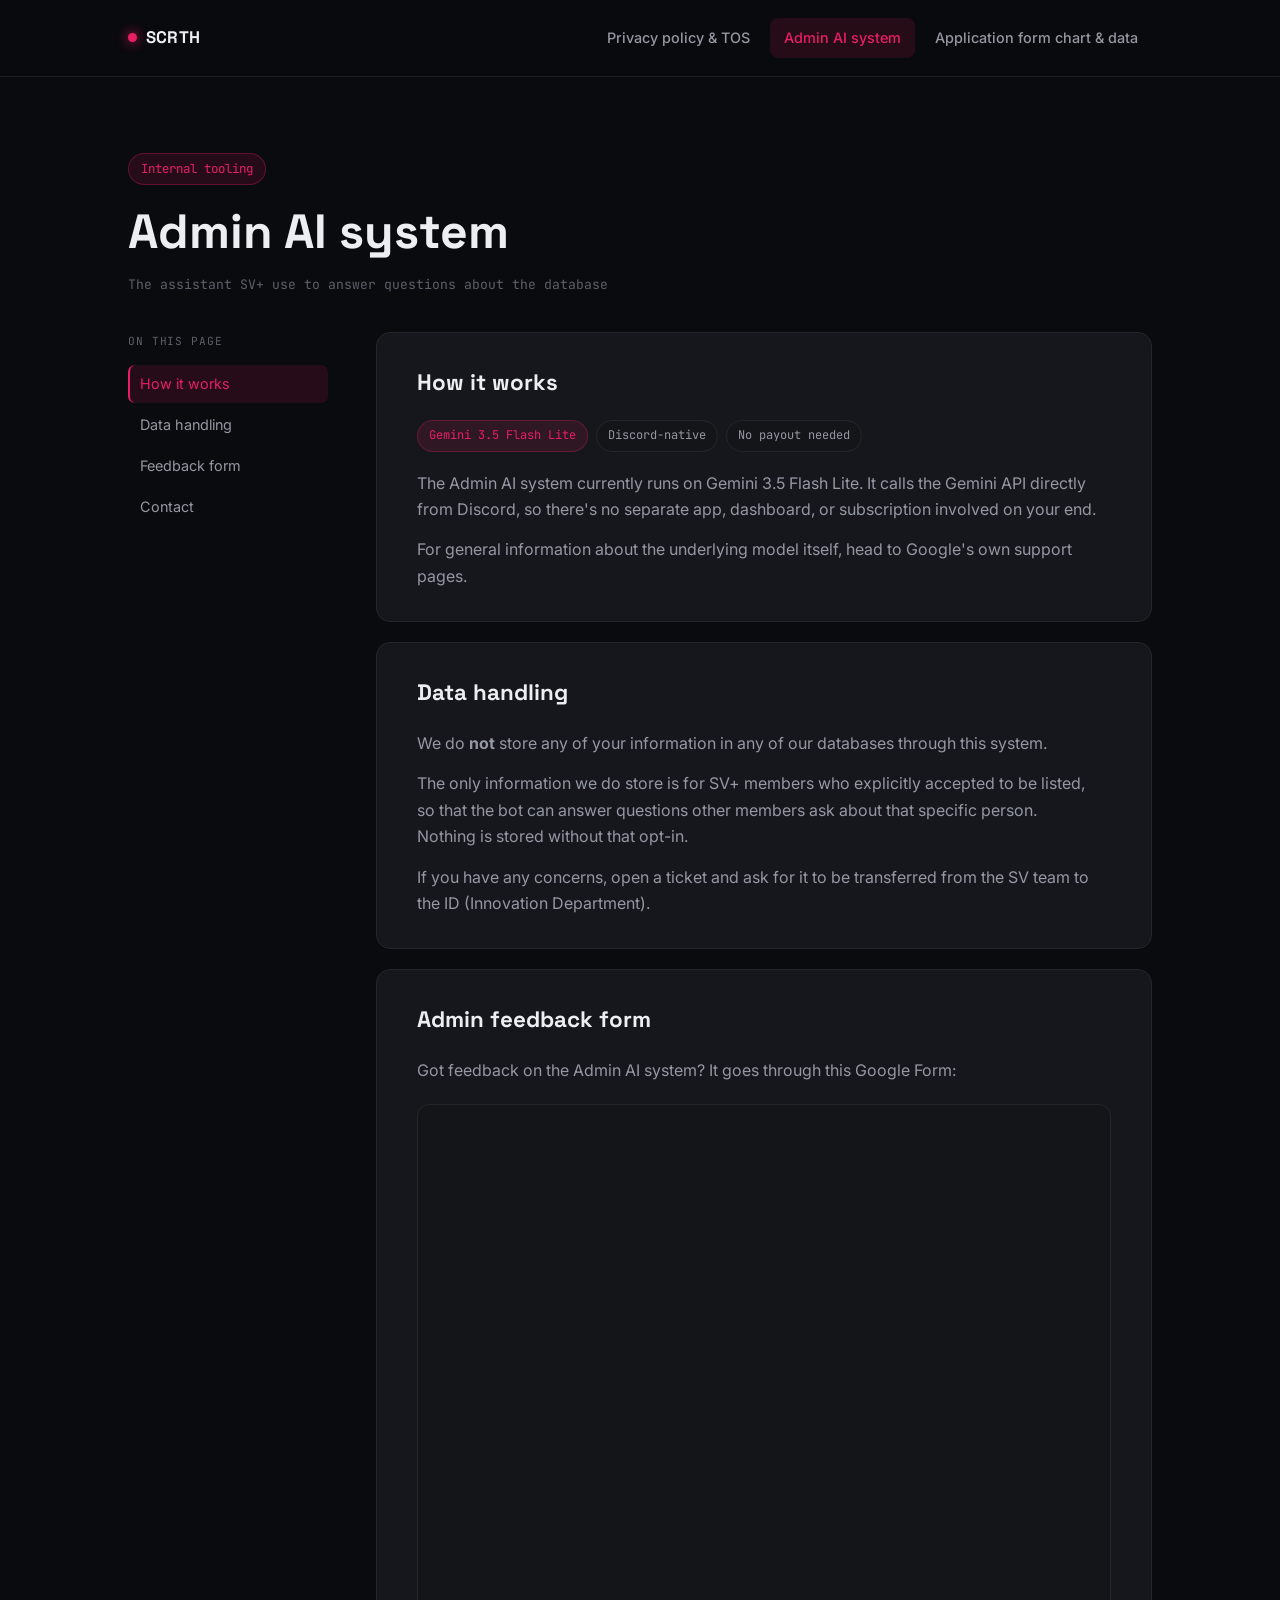
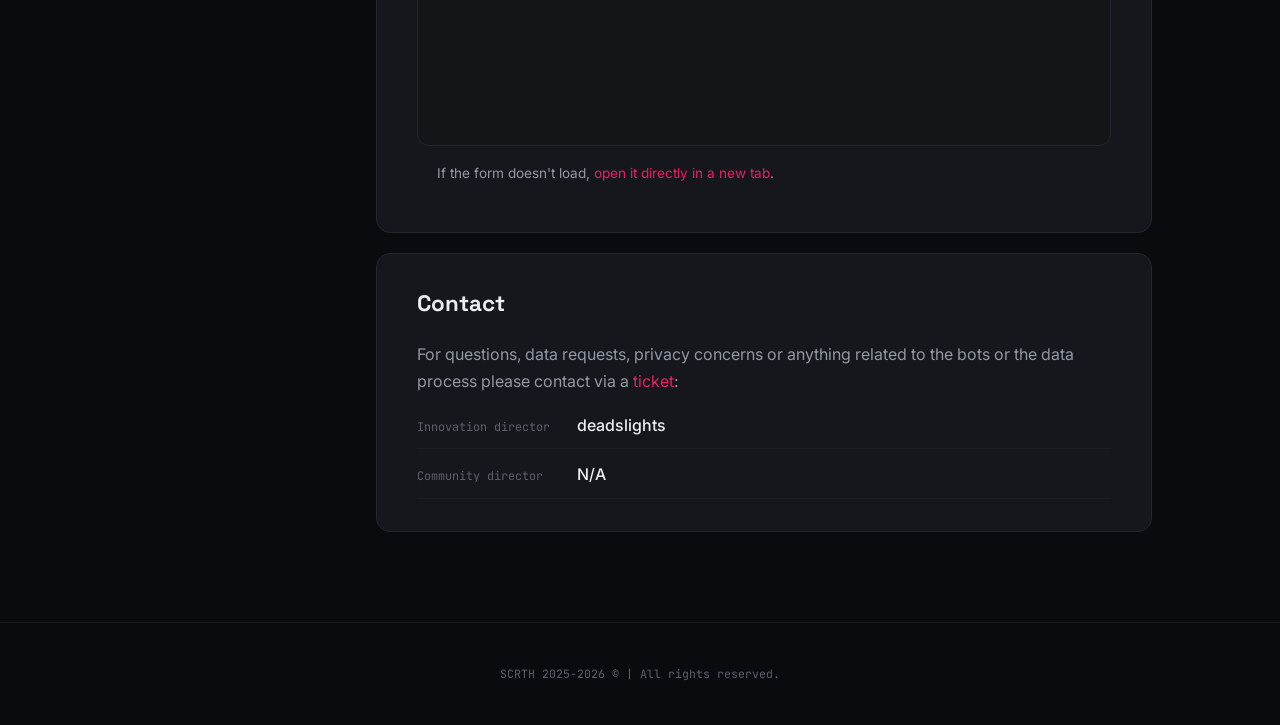
==== admin-ai-system.html @ 55c72d07 "Add files via upload" ====
<!DOCTYPE html>
<html lang="fr">
<head>
<meta charset="UTF-8">
<meta name="viewport" content="width=device-width, initial-scale=1.0">
<title>SCRTH — Admin AI system</title>
<link rel="stylesheet" href="style.css">
</head>
<body>

<header class="site-header">
  <div class="header-inner">
    <span class="brand">SCRTH</span>
    <nav class="top-nav" aria-label="Navigation principale">
      <a href="index.html">Privacy policy &amp; TOS</a>
      <a href="admin-ai-system.html" class="active">Admin AI system</a>
      <a href="application-form-chart-data.html">Application form chart &amp; data</a>
    </nav>
    <button class="nav-toggle" id="navToggle" aria-label="Ouvrir le menu" aria-expanded="false">
      <span></span><span></span><span></span>
    </button>
  </div>
  <nav class="mobile-nav" id="mobileNav" aria-label="Navigation mobile">
    <a href="index.html">Privacy policy &amp; TOS</a>
    <a href="admin-ai-system.html" class="active">Admin AI system</a>
    <a href="application-form-chart-data.html">Application form chart &amp; data</a>
  </nav>
</header>

<main>
  <section class="hero">
    <span class="eyebrow">Internal tooling</span>
    <h1>Admin AI system</h1>
    <p class="updated">The assistant SV+ use to answer questions about the database</p>
  </section>

  <div class="page">
    <aside class="toc" aria-label="Table des matières">
      <p class="toc-label">On this page</p>
      <a href="#how-it-works">How it works</a>
      <a href="#data-handling">Data handling</a>
      <a href="#feedback">Feedback form</a>
      <a href="#contact">Contact</a>
    </aside>

    <article class="content">

      <section class="card" id="how-it-works">
        <h2>How it works</h2>
        <div class="badge-row">
          <span class="badge accent">Gemini 3.5 Flash Lite</span>
          <span class="badge">Discord-native</span>
          <span class="badge">No payout needed</span>
        </div>
        <p>The Admin AI system currently runs on Gemini 3.5 Flash Lite. It calls the Gemini API directly from Discord, so there's no separate app, dashboard, or subscription involved on your end.</p>
        <p>For general information about the underlying model itself, head to Google's own support pages.</p>
      </section>

      <section class="card" id="data-handling">
        <h2>Data handling</h2>
        <p>We do <strong>not</strong> store any of your information in any of our databases through this system.</p>
        <p>The only information we do store is for SV+ members who explicitly accepted to be listed, so that the bot can answer questions other members ask about that specific person. Nothing is stored without that opt-in.</p>
        <p>If you have any concerns, open a ticket and ask for it to be transferred from the SV team to the ID (Innovation Department).</p>
      </section>

      <section class="card" id="feedback">
        <h2>Admin feedback form</h2>
        <p>Got feedback on the Admin AI system? It goes through this Google Form:</p>
        <div class="form-embed">
          <iframe src="https://docs.google.com/forms/d/e/1FAIpQLScrPiqS9AEZWSFDJbAtGTzm3HL9K7Cw6VEXbUbJQ1IjYf2zeA/viewform?embedded=true" title="SCRTH Admin feedback application form" loading="lazy">Loading…</iframe>
        </div>
        <p class="form-embed-fallback">If the form doesn't load, <a href="https://docs.google.com/forms/d/e/1FAIpQLScrPiqS9AEZWSFDJbAtGTzm3HL9K7Cw6VEXbUbJQ1IjYf2zeA/viewform" target="_blank" rel="noopener">open it directly in a new tab</a>.</p>
      </section>

      <section class="card" id="contact">
        <h2>Contact</h2>
        <p>For questions, data requests, privacy concerns or anything related to the bots or the data process please contact via a <a href="https://discord.com/channels/1421603145074737254/1421763128852615219" target="_blank" rel="noopener">ticket</a>:</p>

        <dl class="contact-list">
          <div>
            <dt>Innovation director</dt>
            <dd>deadslights</dd>
          </div>
          <div>
            <dt>Community director</dt>
            <dd>N/A</dd>
          </div>
        </dl>
      </section>

    </article>
  </div>
</main>

<footer class="site-footer">
  <p>SCRTH 2025-2026 © | All rights reserved.</p>
</footer>

<script src="script.js"></script>
</body>
</html>
---- style.css ----
/* ============================================================
   SCRTH — visual identity inspired by sectly.online
   Dark dev-portfolio surface, amber signal accent, mono tags.
   ============================================================ */

@import url('https://fonts.googleapis.com/css2?family=Space+Grotesk:wght@500;600;700&family=Inter:wght@400;500;600&family=JetBrains+Mono:wght@400;500&display=swap');

:root{
  --bg:            #0a0b0e;
  --bg-raised:     #131519;
  --bg-card:       #15171c;
  --border:        #24262d;
  --border-soft:   #1b1d23;
  --text:          #eceef1;
  --text-dim:      #9498a3;
  --text-faint:    #5c606b;
  --accent:        #e91e63;
  --accent-dim:    #b8154c;
  --accent-soft:   rgba(233, 30, 99, 0.12);

  --font-display: 'Space Grotesk', 'Inter', sans-serif;
  --font-body: 'Inter', -apple-system, BlinkMacSystemFont, 'Segoe UI', sans-serif;
  --font-mono: 'JetBrains Mono', ui-monospace, monospace;
}

*{ box-sizing: border-box; }
html{ scroll-behavior: smooth; }
@media (prefers-reduced-motion: reduce){ html{ scroll-behavior: auto; } }

body{
  margin: 0;
  background: var(--bg);
  color: var(--text);
  font-family: var(--font-body);
  line-height: 1.65;
  -webkit-font-smoothing: antialiased;
}

a{ color: var(--accent); text-decoration: none; }
a:hover{ color: #ff6b9a; }
a:focus-visible, button:focus-visible{
  outline: 2px solid var(--accent);
  outline-offset: 3px;
}

code, .mono{ font-family: var(--font-mono); }

/* ---------- Header ---------- */

.site-header{
  position: sticky;
  top: 0;
  z-index: 30;
  background: rgba(10, 11, 14, 0.85);
  backdrop-filter: blur(10px);
  border-bottom: 1px solid var(--border-soft);
}

.header-inner{
  max-width: 1080px;
  margin: 0 auto;
  padding: 18px 28px;
  display: flex;
  align-items: center;
  justify-content: space-between;
  gap: 24px;
}

.brand{
  display: flex;
  align-items: center;
  gap: 9px;
  font-family: var(--font-display);
  font-weight: 700;
  font-size: 1.05rem;
  letter-spacing: 0.01em;
  color: var(--text);
}
.brand::before{
  content: "";
  width: 9px;
  height: 9px;
  border-radius: 50%;
  background: var(--accent);
  box-shadow: 0 0 12px var(--accent);
}

.top-nav{ display: flex; gap: 6px; }

.top-nav a{
  font-size: 0.9rem;
  font-weight: 500;
  color: var(--text-dim);
  padding: 8px 14px;
  border-radius: 8px;
}
.top-nav a:hover{ color: var(--text); background: var(--bg-raised); }
.top-nav a.active{ color: var(--accent); background: var(--accent-soft); }

.nav-toggle{
  display: none;
  flex-direction: column;
  gap: 5px;
  background: none;
  border: 1px solid var(--border);
  border-radius: 8px;
  padding: 10px 12px;
  cursor: pointer;
}
.nav-toggle span{ width: 18px; height: 2px; background: var(--text); display: block; }

.mobile-nav{
  display: none;
  flex-direction: column;
  background: var(--bg-raised);
  border-top: 1px solid var(--border-soft);
}
.mobile-nav a{
  color: var(--text-dim);
  font-size: 0.95rem;
  font-weight: 500;
  padding: 14px 28px;
  border-bottom: 1px solid var(--border-soft);
}
.mobile-nav a.active{ color: var(--accent); }
.mobile-nav.open{ display: flex; }

@media (max-width: 760px){
  .top-nav{ display: none; }
  .nav-toggle{ display: flex; }
}

/* ---------- Hero ---------- */

.hero{
  max-width: 1080px;
  margin: 0 auto;
  padding: 76px 28px 36px;
}

.eyebrow{
  display: inline-block;
  font-family: var(--font-mono);
  font-size: 0.78rem;
  color: var(--accent);
  background: var(--accent-soft);
  border: 1px solid rgba(233, 30, 99, 0.3);
  padding: 5px 12px;
  border-radius: 999px;
  margin-bottom: 20px;
}

.hero h1{
  font-family: var(--font-display);
  font-weight: 700;
  font-size: clamp(2rem, 4.5vw, 3rem);
  line-height: 1.14;
  margin: 0 0 14px;
  max-width: 18ch;
  color: var(--text);
}

.hero .updated{
  font-family: var(--font-mono);
  font-size: 0.82rem;
  color: var(--text-faint);
  margin: 0;
}

/* ---------- Layout: TOC + content ---------- */

.page{
  max-width: 1080px;
  margin: 0 auto;
  padding: 0 28px 90px;
  display: grid;
  grid-template-columns: 200px 1fr;
  gap: 48px;
  align-items: start;
}

.toc{
  position: sticky;
  top: 96px;
  display: flex;
  flex-direction: column;
  gap: 3px;
}

.toc-label{
  font-family: var(--font-mono);
  font-size: 0.7rem;
  letter-spacing: 0.08em;
  text-transform: uppercase;
  color: var(--text-faint);
  margin: 0 0 12px;
}

.toc a{
  color: var(--text-dim);
  font-size: 0.9rem;
  padding: 7px 10px;
  border-radius: 7px;
  border-left: 2px solid transparent;
}
.toc a:hover{ color: var(--text); background: var(--bg-raised); }
.toc a.is-active{ color: var(--accent); border-left-color: var(--accent); background: var(--accent-soft); }

@media (max-width: 760px){
  .page{ grid-template-columns: 1fr; }
  .toc{
    position: static;
    flex-direction: row;
    flex-wrap: wrap;
    gap: 8px;
    margin-bottom: 28px;
    padding-bottom: 20px;
    border-bottom: 1px solid var(--border-soft);
  }
  .toc-label{ width: 100%; }
}

.content{ display: flex; flex-direction: column; gap: 20px; }

.card{
  background: var(--bg-card);
  border: 1px solid var(--border);
  border-radius: 14px;
  padding: 32px clamp(20px, 4vw, 40px);
}

.card h2{
  font-family: var(--font-display);
  font-size: 1.4rem;
  font-weight: 700;
  margin: 0 0 18px;
  color: var(--text);
}

.card h3{
  font-family: var(--font-display);
  font-size: 1.06rem;
  font-weight: 600;
  margin: 26px 0 10px;
  color: var(--text);
}
.card h3:first-of-type{ margin-top: 4px; }

.card h4{
  font-family: var(--font-mono);
  font-size: 0.78rem;
  letter-spacing: 0.03em;
  color: var(--accent-dim);
  margin: 20px 0 8px;
}

.card p{ margin: 0 0 14px; max-width: 68ch; color: var(--text-dim); }
.card p:last-child{ margin-bottom: 0; }

.card ul{ margin: 0 0 14px; padding-left: 20px; max-width: 62ch; color: var(--text-dim); }
.card li{ margin-bottom: 6px; }
.card li::marker{ color: var(--accent-dim); }

.cta{
  display: inline-block;
  margin-top: 8px;
  padding: 11px 20px;
  background: var(--accent);
  color: #fff !important;
  font-weight: 600;
  font-size: 0.9rem;
  border-radius: 9px;
}
.cta:hover{ background: #ff4f85; color: #fff !important; }

.contact-list{ display: grid; gap: 12px; margin: 18px 0 0; }
.contact-list > div{
  display: flex;
  align-items: baseline;
  gap: 10px;
  padding-bottom: 10px;
  border-bottom: 1px solid var(--border-soft);
}
.contact-list dt{
  font-family: var(--font-mono);
  font-size: 0.74rem;
  color: var(--text-faint);
  min-width: 150px;
}
.contact-list dd{ margin: 0; font-weight: 500; color: var(--text); }

/* ---------- Badges / pills (tech-tag style, sectly-inspired) ---------- */

.badge-row{ display: flex; flex-wrap: wrap; gap: 8px; margin: 6px 0 18px; }
.badge{
  font-family: var(--font-mono);
  font-size: 0.75rem;
  color: var(--text-dim);
  background: var(--bg-raised);
  border: 1px solid var(--border);
  padding: 5px 11px;
  border-radius: 999px;
}
.badge.accent{ color: var(--accent); border-color: rgba(233, 30, 99, 0.3); background: var(--accent-soft); }

/* ---------- Form embed ---------- */

.form-embed{
  margin-top: 20px;
  border: 1px solid var(--border);
  border-radius: 12px;
  overflow: hidden;
  background: var(--bg-raised);
}
.form-embed iframe{
  width: 100%;
  height: 640px;
  border: 0;
  display: block;
  filter: invert(0.92) hue-rotate(180deg);
}
.form-embed-fallback{
  padding: 16px 20px;
  font-size: 0.85rem;
  color: var(--text-faint);
}

/* ---------- Coming-soon chart placeholder ---------- */

.chart-placeholder{
  display: flex;
  align-items: flex-end;
  gap: 10px;
  height: 140px;
  margin: 22px 0 24px;
  padding: 0 4px;
}
.chart-placeholder .bar{
  flex: 1;
  background: linear-gradient(180deg, var(--accent-soft), transparent);
  border: 1px dashed rgba(233, 30, 99, 0.35);
  border-bottom: none;
  border-radius: 6px 6px 0 0;
}
.chart-note{
  font-family: var(--font-mono);
  font-size: 0.78rem;
  color: var(--text-faint);
}
.quote{
  margin: 18px 0 0;
  padding-left: 16px;
  border-left: 2px solid var(--accent);
  color: var(--text-dim);
  font-style: italic;
}
.quote cite{
  display: block;
  margin-top: 6px;
  font-style: normal;
  font-family: var(--font-mono);
  font-size: 0.78rem;
  color: var(--text-faint);
}

/* ---------- Footer ---------- */

.site-footer{
  text-align: center;
  padding: 30px;
  font-family: var(--font-mono);
  font-size: 0.72rem;
  color: var(--text-faint);
  border-top: 1px solid var(--border-soft);
}
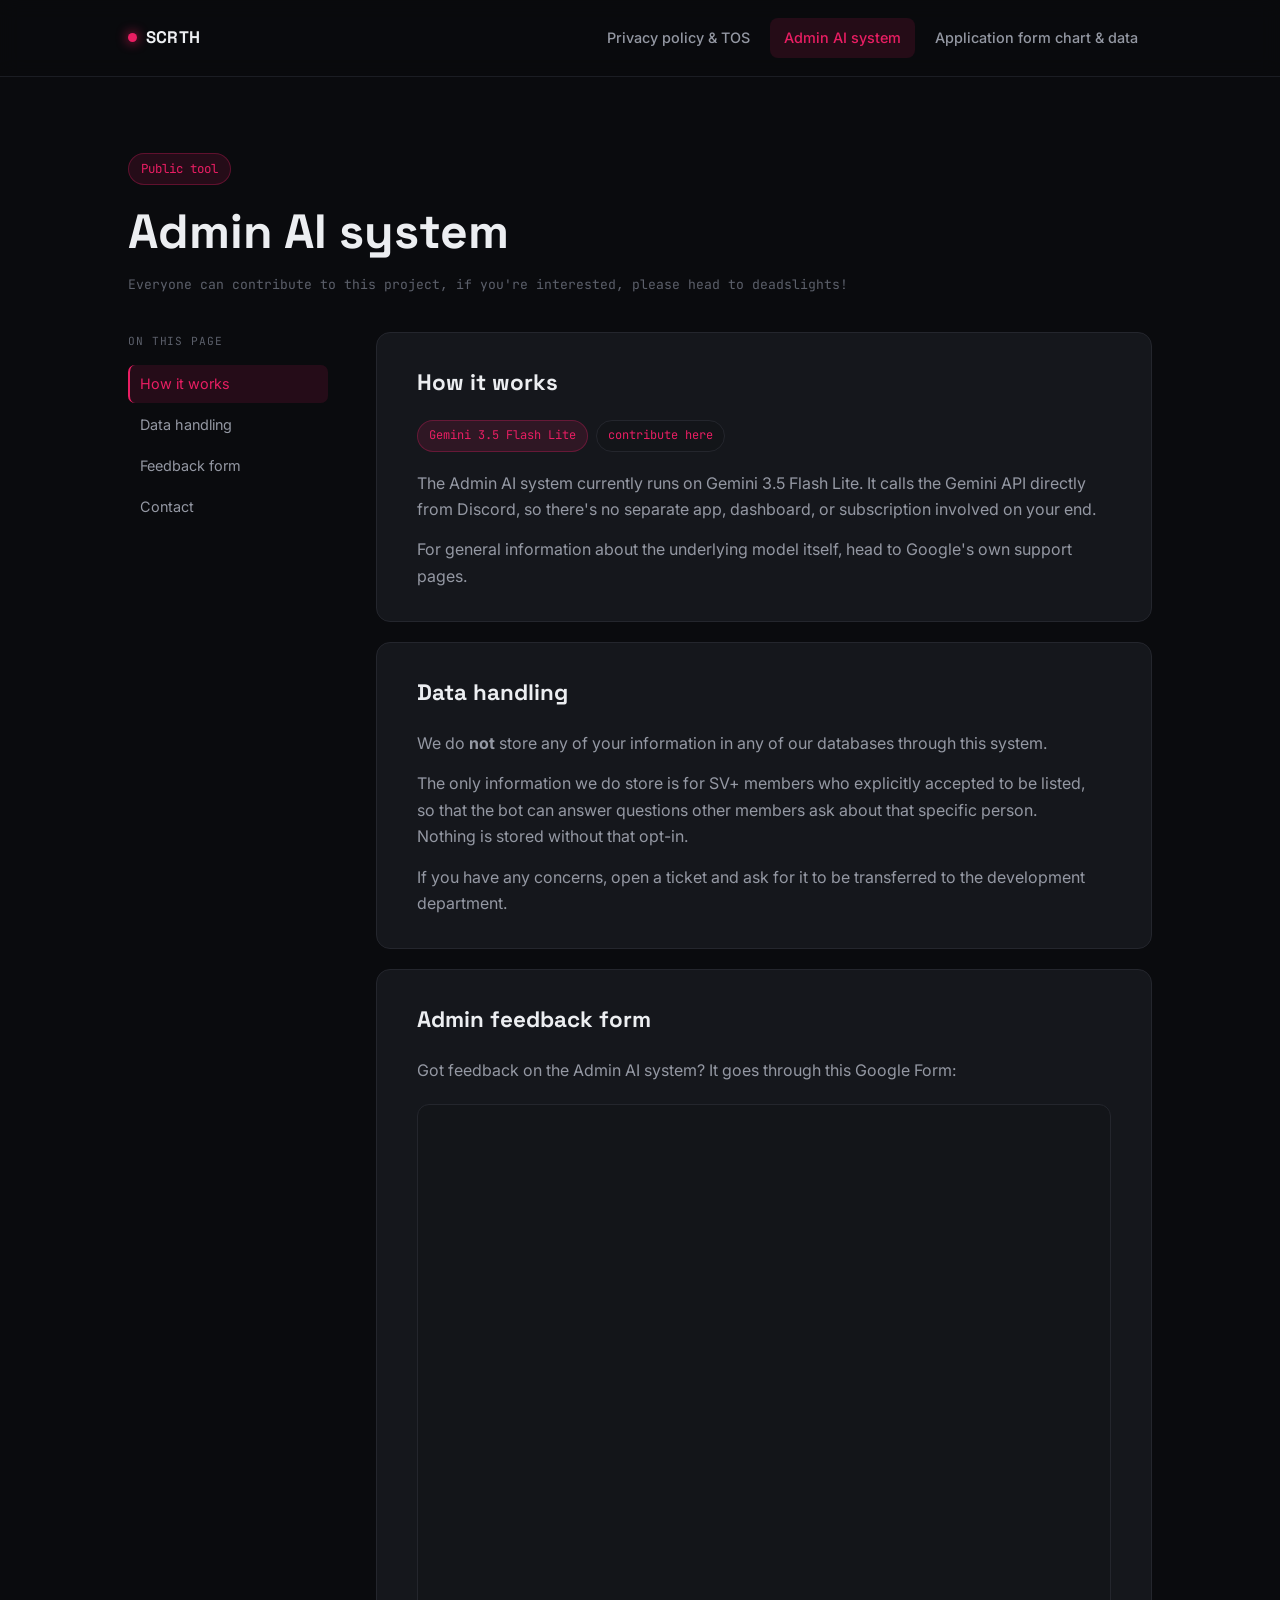
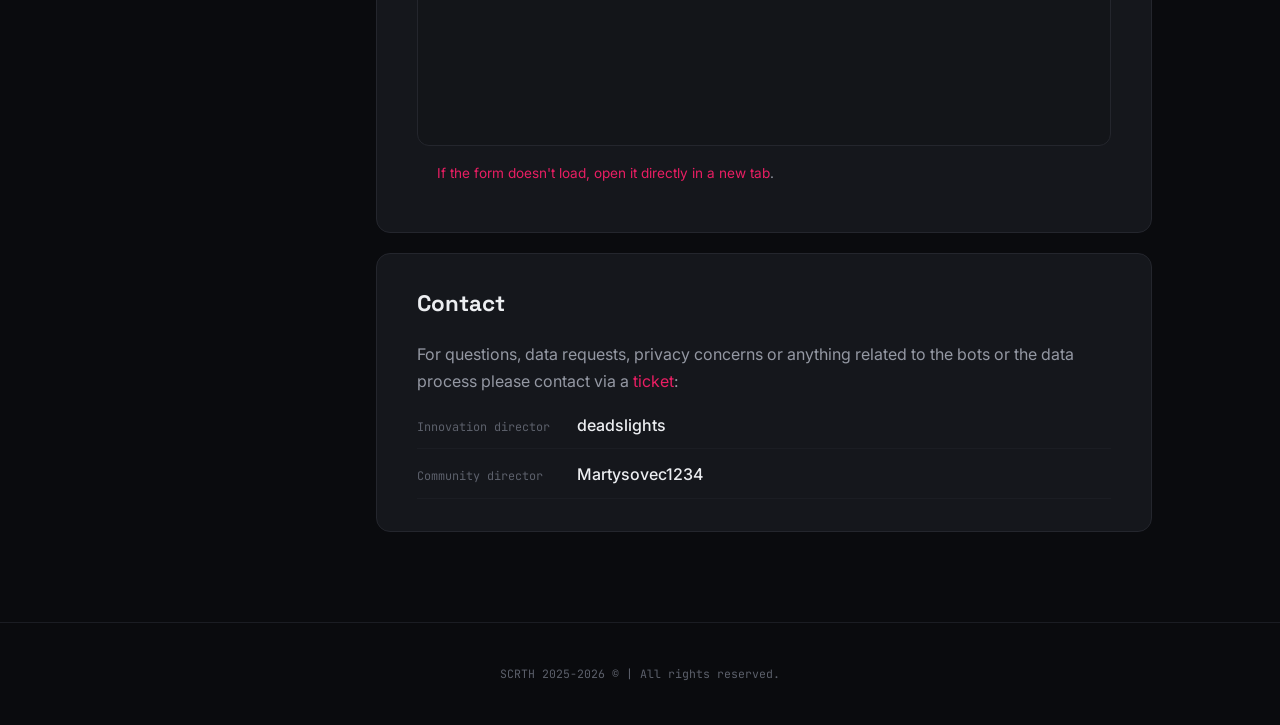
==== commit 43205245: "applied small change" ====
--- a/admin-ai-system.html
+++ b/admin-ai-system.html
@@ -29,9 +29,9 @@
 
 <main>
   <section class="hero">
-    <span class="eyebrow">Internal tooling</span>
+    <span class="eyebrow">Public tool</span>
     <h1>Admin AI system</h1>
-    <p class="updated">The assistant SV+ use to answer questions about the database</p>
+    <p class="updated">Everyone can contribute to this project, if you're interested, please head to deadslights!</p>
   </section>
 
   <div class="page">
@@ -49,8 +49,7 @@
         <h2>How it works</h2>
         <div class="badge-row">
           <span class="badge accent">Gemini 3.5 Flash Lite</span>
-          <span class="badge">Discord-native</span>
-          <span class="badge">No payout needed</span>
+          <span class="badge"><a href="https://discord.com/channels/1421603145074737254/1421763128852615219" target="_blank" rel="noopener">contribute here</p> </span>
         </div>
         <p>The Admin AI system currently runs on Gemini 3.5 Flash Lite. It calls the Gemini API directly from Discord, so there's no separate app, dashboard, or subscription involved on your end.</p>
         <p>For general information about the underlying model itself, head to Google's own support pages.</p>
@@ -60,7 +59,7 @@
         <h2>Data handling</h2>
         <p>We do <strong>not</strong> store any of your information in any of our databases through this system.</p>
         <p>The only information we do store is for SV+ members who explicitly accepted to be listed, so that the bot can answer questions other members ask about that specific person. Nothing is stored without that opt-in.</p>
-        <p>If you have any concerns, open a ticket and ask for it to be transferred from the SV team to the ID (Innovation Department).</p>
+        <p>If you have any concerns, open a ticket and ask for it to be transferred to the development department.</p>
       </section>
 
       <section class="card" id="feedback">
@@ -83,7 +82,7 @@
           </div>
           <div>
             <dt>Community director</dt>
-            <dd>N/A</dd>
+            <dd>Martysovec1234</dd>
           </div>
         </dl>
       </section>
--- a/style.css
+++ b/style.css
@@ -1,8 +1,3 @@
-/* ============================================================
-   SCRTH — visual identity inspired by sectly.online
-   Dark dev-portfolio surface, amber signal accent, mono tags.
-   ============================================================ */
-
 @import url('https://fonts.googleapis.com/css2?family=Space+Grotesk:wght@500;600;700&family=Inter:wght@400;500;600&family=JetBrains+Mono:wght@400;500&display=swap');
 
 :root{
@@ -45,7 +40,6 @@
 
 code, .mono{ font-family: var(--font-mono); }
 
-/* ---------- Header ---------- */
 
 .site-header{
   position: sticky;
@@ -130,7 +124,6 @@
   .nav-toggle{ display: flex; }
 }
 
-/* ---------- Hero ---------- */
 
 .hero{
   max-width: 1080px;
@@ -167,7 +160,6 @@
   margin: 0;
 }
 
-/* ---------- Layout: TOC + content ---------- */
 
 .page{
   max-width: 1080px;
@@ -289,7 +281,6 @@
 }
 .contact-list dd{ margin: 0; font-weight: 500; color: var(--text); }
 
-/* ---------- Badges / pills (tech-tag style, sectly-inspired) ---------- */
 
 .badge-row{ display: flex; flex-wrap: wrap; gap: 8px; margin: 6px 0 18px; }
 .badge{
@@ -303,7 +294,6 @@
 }
 .badge.accent{ color: var(--accent); border-color: rgba(233, 30, 99, 0.3); background: var(--accent-soft); }
 
-/* ---------- Form embed ---------- */
 
 .form-embed{
   margin-top: 20px;
@@ -325,8 +315,6 @@
   color: var(--text-faint);
 }
 
-/* ---------- Coming-soon chart placeholder ---------- */
-
 .chart-placeholder{
   display: flex;
   align-items: flex-end;
@@ -363,7 +351,6 @@
   color: var(--text-faint);
 }
 
-/* ---------- Footer ---------- */
 
 .site-footer{
   text-align: center;
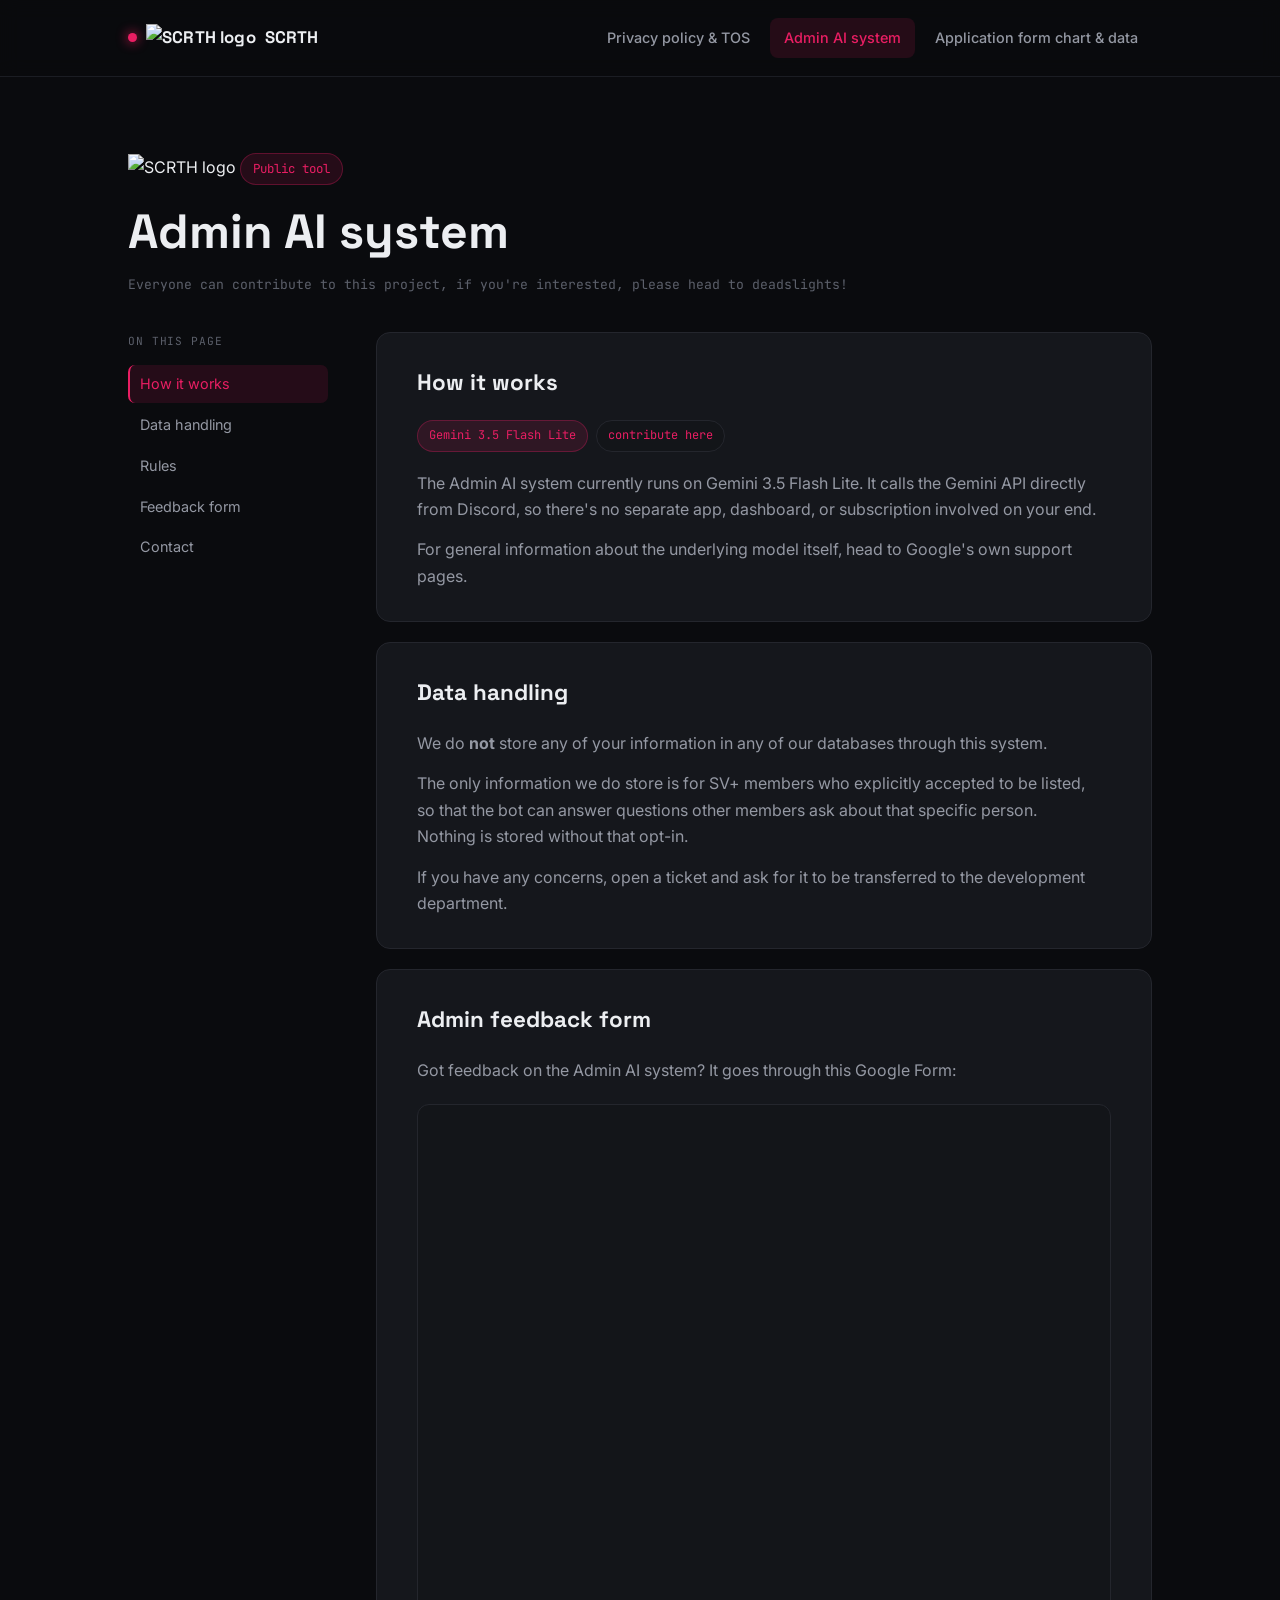
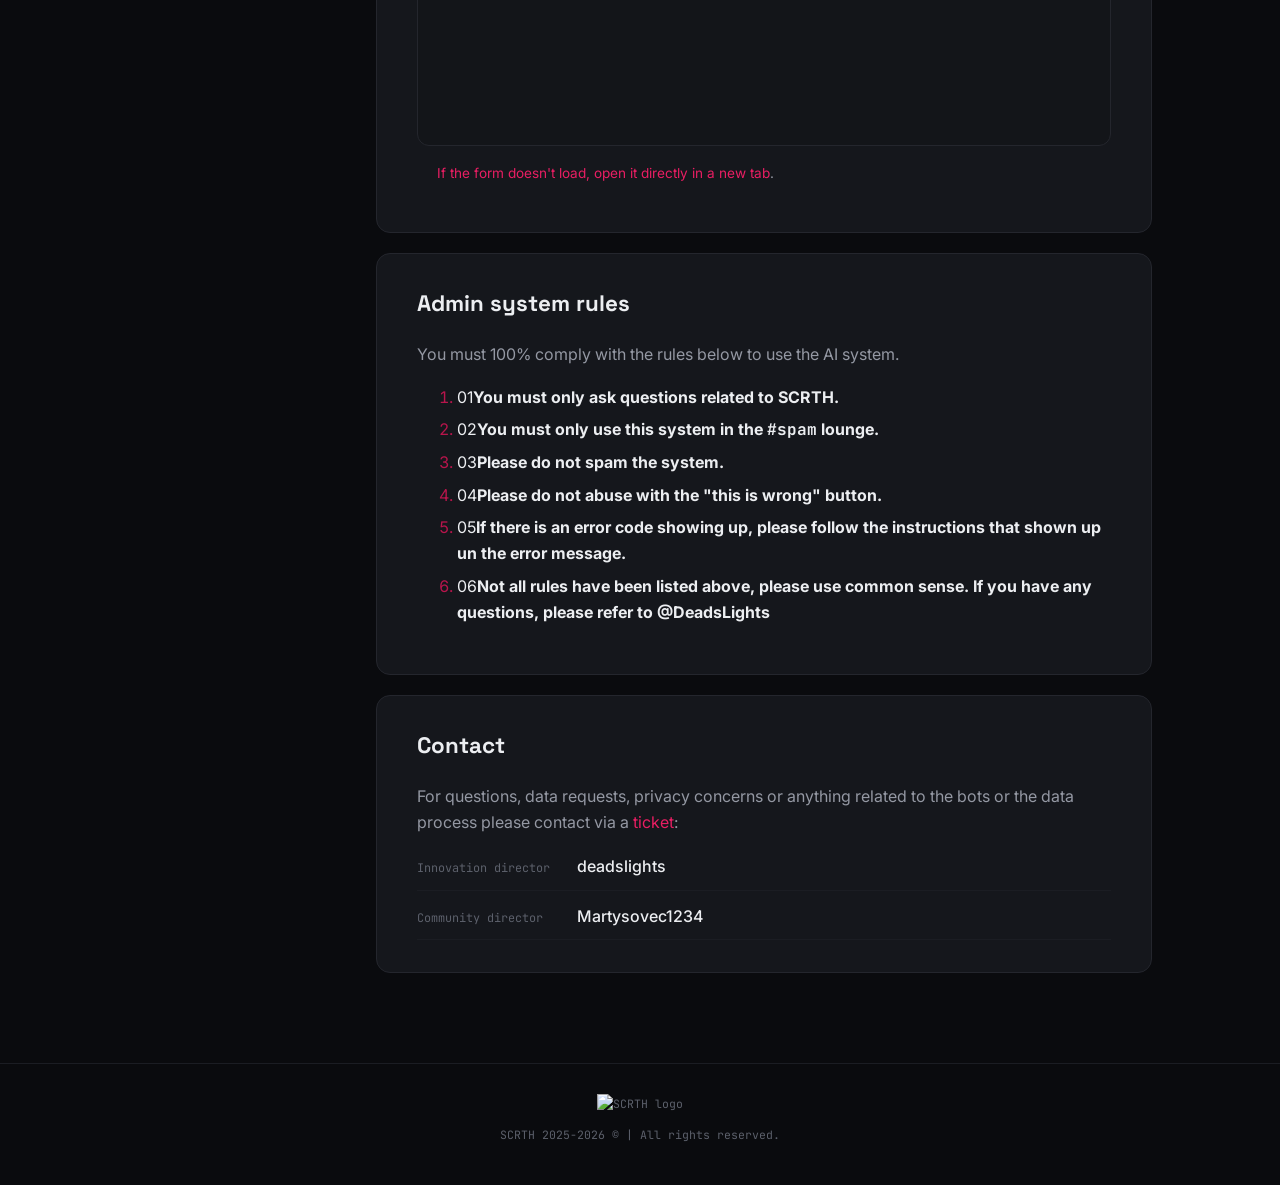
==== commit 5d41a803: "total revamp" ====
--- a/admin-ai-system.html
+++ b/admin-ai-system.html
@@ -10,7 +10,10 @@
 
 <header class="site-header">
   <div class="header-inner">
-    <span class="brand">SCRTH</span>
+    <a class="brand" href="index.html" aria-label="SCRTH home">
+      <img src="https://images-ext-1.discordapp.net/external/XIGW6-AkXgL-zKJ_PazqP3YEymlPN2k58WCnh7IZr3c/https/message.style/cdn/images/fde4f74bac334b68717dabf56c3a1e40126b37e0a6cb617ad4eac33b327ba5ea.png?format=webp&amp;quality=lossless" alt="SCRTH logo">
+      <span>SCRTH</span>
+    </a>
     <nav class="top-nav" aria-label="Navigation principale">
       <a href="index.html">Privacy policy &amp; TOS</a>
       <a href="admin-ai-system.html" class="active">Admin AI system</a>
@@ -29,6 +32,7 @@
 
 <main>
   <section class="hero">
+    <img class="hero-logo" src="https://images-ext-1.discordapp.net/external/XIGW6-AkXgL-zKJ_PazqP3YEymlPN2k58WCnh7IZr3c/https/message.style/cdn/images/fde4f74bac334b68717dabf56c3a1e40126b37e0a6cb617ad4eac33b327ba5ea.png?format=webp&amp;quality=lossless" alt="SCRTH logo">
     <span class="eyebrow">Public tool</span>
     <h1>Admin AI system</h1>
     <p class="updated">Everyone can contribute to this project, if you're interested, please head to deadslights!</p>
@@ -39,6 +43,7 @@
       <p class="toc-label">On this page</p>
       <a href="#how-it-works">How it works</a>
       <a href="#data-handling">Data handling</a>
+      <a href="#rules">Rules</a>
       <a href="#feedback">Feedback form</a>
       <a href="#contact">Contact</a>
     </aside>
@@ -71,6 +76,21 @@
         <p class="form-embed-fallback">If the form doesn't load, <a href="https://docs.google.com/forms/d/e/1FAIpQLScrPiqS9AEZWSFDJbAtGTzm3HL9K7Cw6VEXbUbJQ1IjYf2zeA/viewform" target="_blank" rel="noopener">open it directly in a new tab</a>.</p>
       </section>
 
+      <section class="card rules-card" id="rules">
+        <h2>Admin system rules</h2>
+        <p class="rules-intro">You must 100% comply with the rules below to use the AI system.</p>
+        <ol class="rules-list">
+          <li><span>01</span><strong>You must only ask questions related to SCRTH.</strong></li>
+          <li><span>02</span><strong>You must only use this system in the <code>#spam</code> lounge.</strong></li>
+          <li><span>03</span><strong>Please do not spam the system.</strong></li>
+          <li><span>04</span><strong>Please do not abuse with the "this is wrong" button.</strong></li>
+          <li><span>05</span><strong>If there is an error code showing up, please follow the instructions that shown up un the error message.</strong></li>
+          <li><span>06</span><strong>Not all rules have been listed above, please use common sense. If you have any questions, please refer to @DeadsLights</strong></li>
+          
+
+        </ol>
+      </section>
+
       <section class="card" id="contact">
         <h2>Contact</h2>
         <p>For questions, data requests, privacy concerns or anything related to the bots or the data process please contact via a <a href="https://discord.com/channels/1421603145074737254/1421763128852615219" target="_blank" rel="noopener">ticket</a>:</p>
@@ -92,6 +112,7 @@
 </main>
 
 <footer class="site-footer">
+  <img src="https://images-ext-1.discordapp.net/external/XIGW6-AkXgL-zKJ_PazqP3YEymlPN2k58WCnh7IZr3c/https/message.style/cdn/images/fde4f74bac334b68717dabf56c3a1e40126b37e0a6cb617ad4eac33b327ba5ea.png?format=webp&amp;quality=lossless" alt="SCRTH logo">
   <p>SCRTH 2025-2026 © | All rights reserved.</p>
 </footer>
 
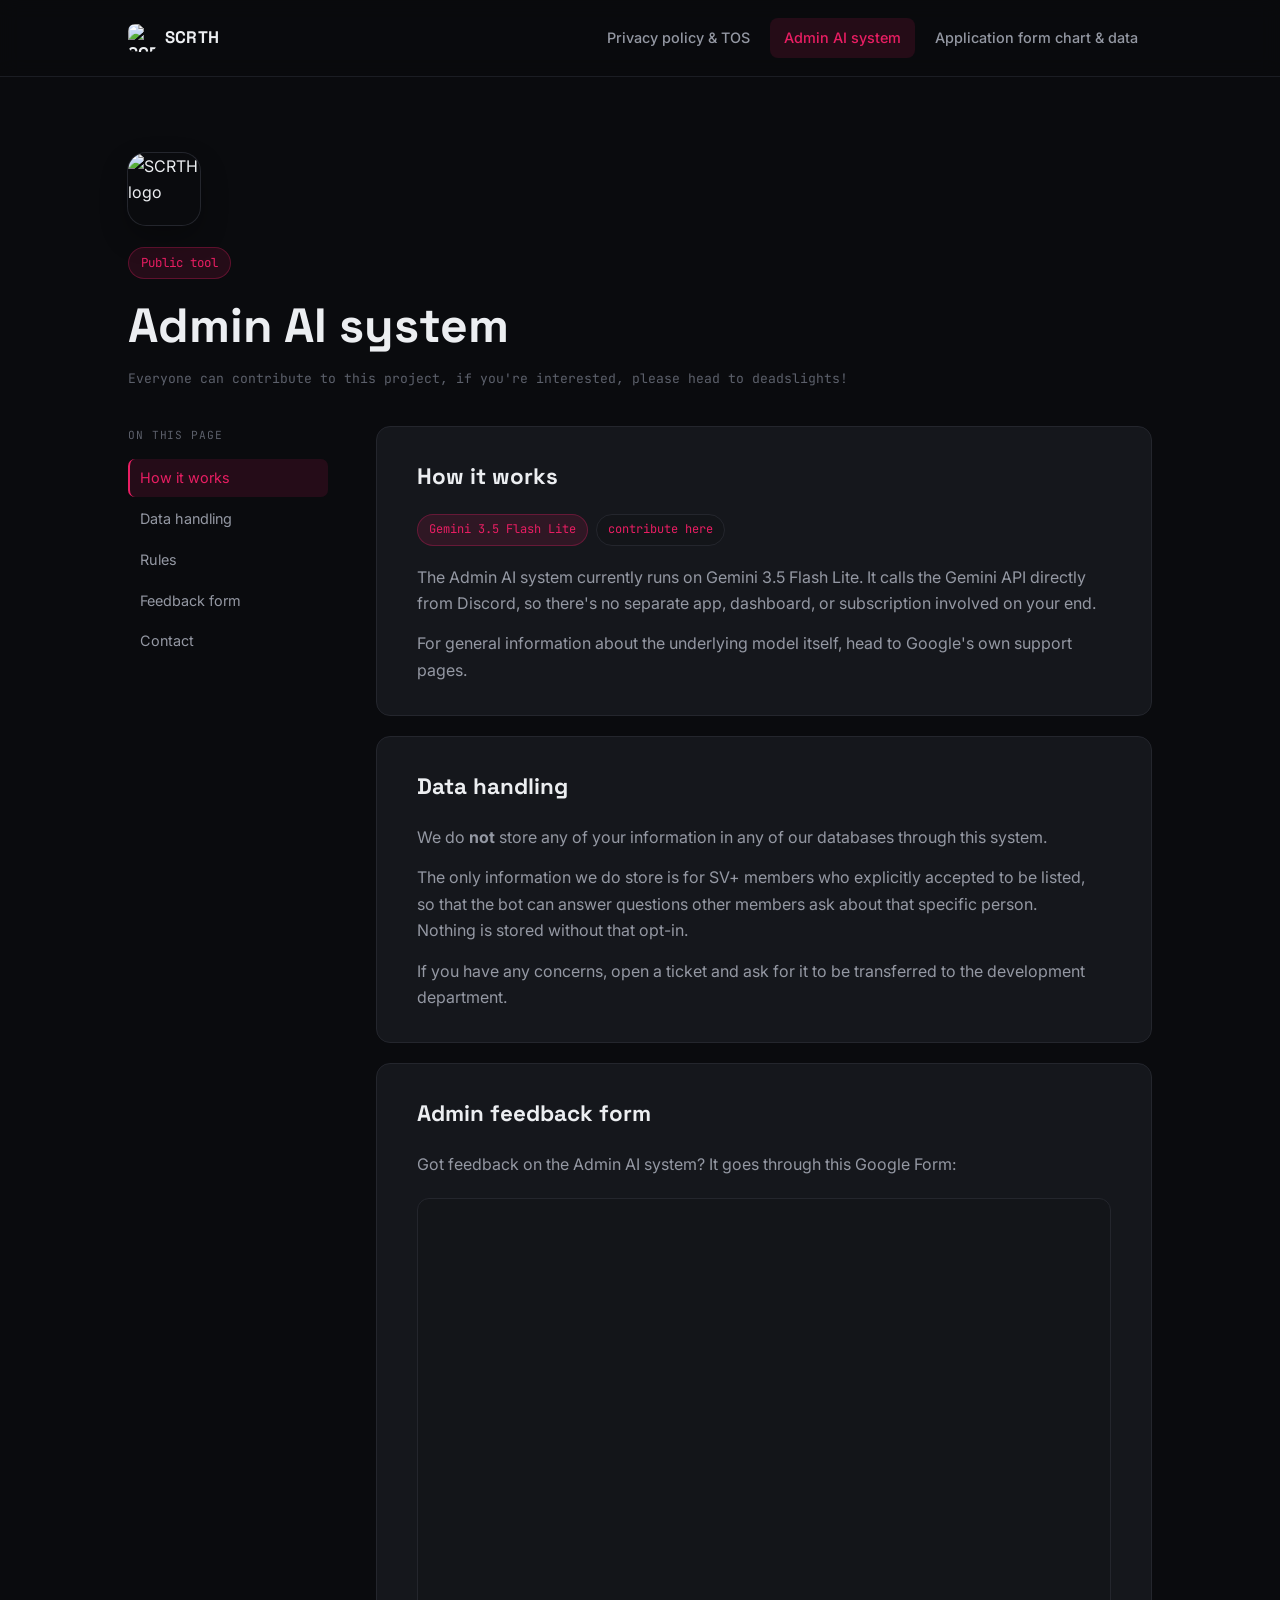
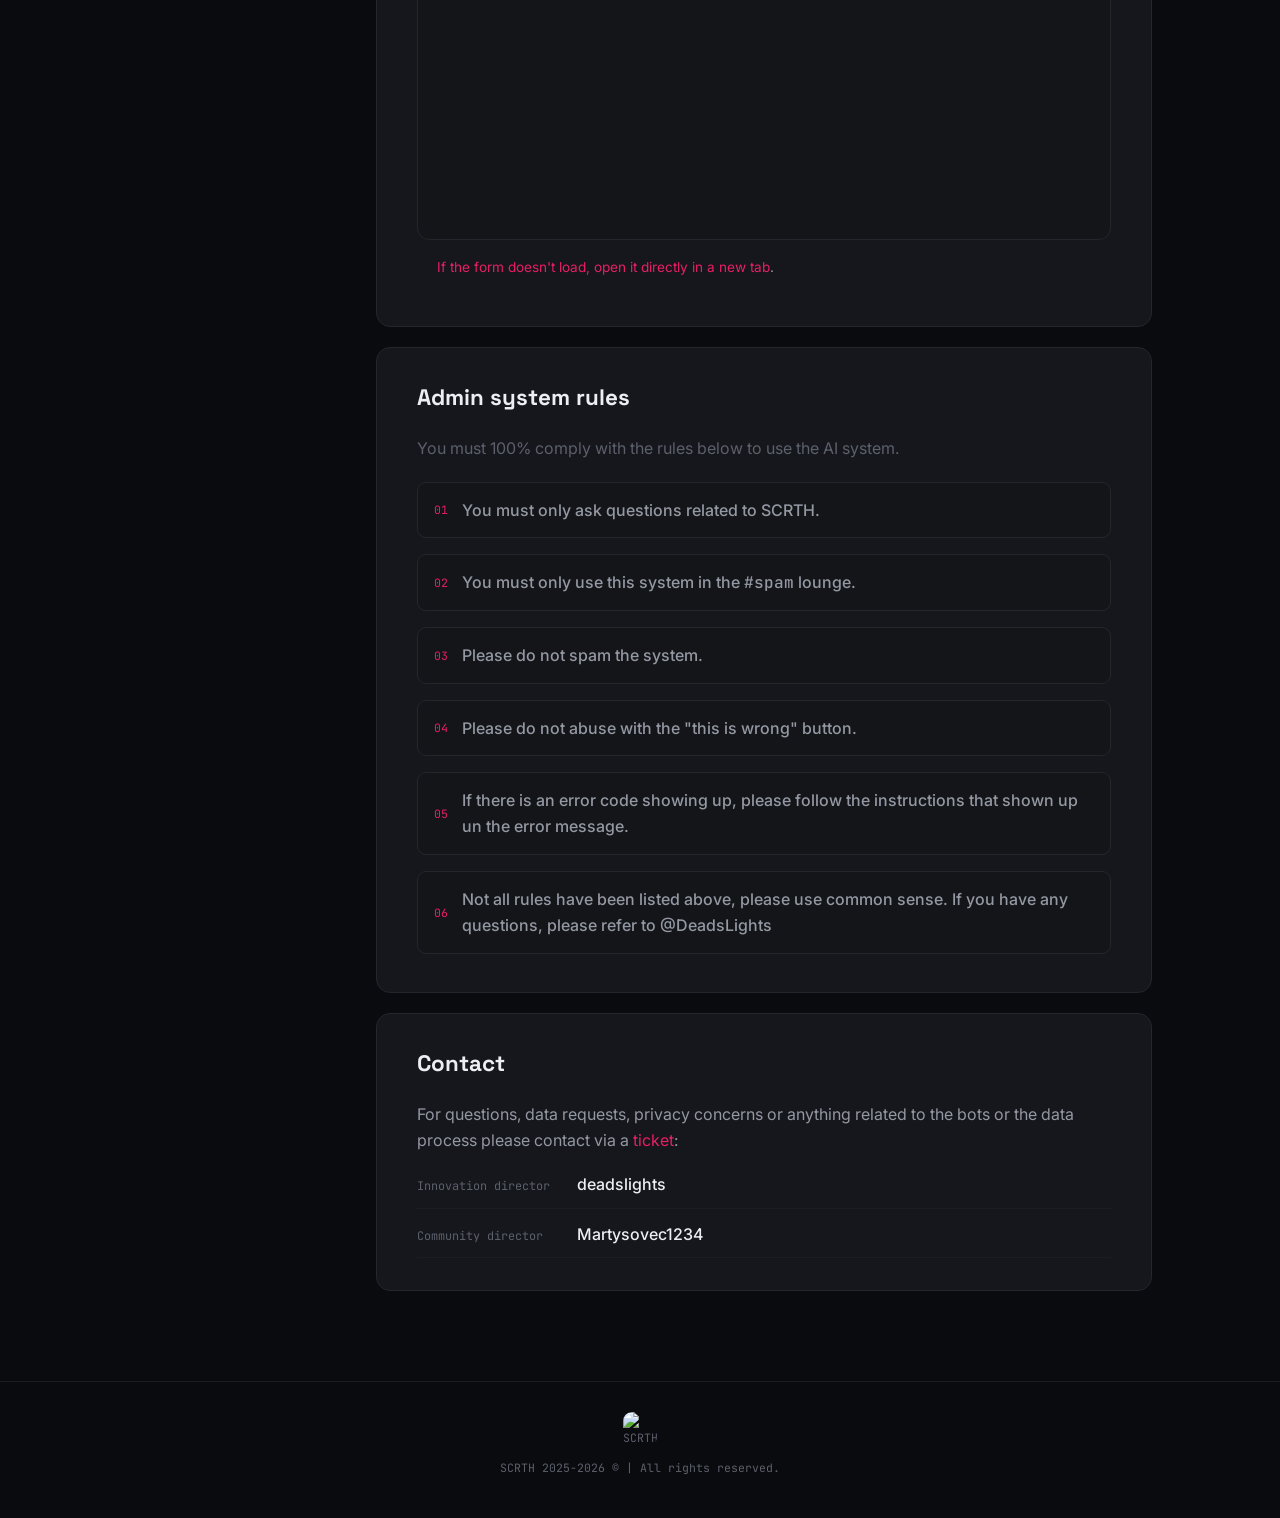
==== commit 62a61fc7: "omg revamp! Add favicon link to the admin AI system HTML." ====
--- a/admin-ai-system.html
+++ b/admin-ai-system.html
@@ -4,6 +4,7 @@
 <meta charset="UTF-8">
 <meta name="viewport" content="width=device-width, initial-scale=1.0">
 <title>SCRTH — Admin AI system</title>
+<link rel="icon" type="image/webp" href="https://images-ext-1.discordapp.net/external/XIGW6-AkXgL-zKJ_PazqP3YEymlPN2k58WCnh7IZr3c/https/message.style/cdn/images/fde4f74bac334b68717dabf56c3a1e40126b37e0a6cb617ad4eac33b327ba5ea.png?format=webp&amp;quality=lossless">
 <link rel="stylesheet" href="style.css">
 </head>
 <body>
--- a/style.css
+++ b/style.css
@@ -40,6 +40,7 @@
 
 code, .mono{ font-family: var(--font-mono); }
 
+/* ---------- Header ---------- */
 
 .site-header{
   position: sticky;
@@ -70,13 +71,16 @@
   letter-spacing: 0.01em;
   color: var(--text);
 }
-.brand::before{
-  content: "";
-  width: 9px;
-  height: 9px;
-  border-radius: 50%;
-  background: var(--accent);
-  box-shadow: 0 0 12px var(--accent);
+.brand img{
+  width: 28px;
+  height: 28px;
+  object-fit: contain;
+  border-radius: 7px;
+  transition: transform 220ms ease, filter 220ms ease;
+}
+.brand:hover img{
+  transform: rotate(-7deg) scale(1.12);
+  filter: drop-shadow(0 0 8px rgba(233, 30, 99, 0.55));
 }
 
 .top-nav{ display: flex; gap: 6px; }
@@ -87,8 +91,9 @@
   color: var(--text-dim);
   padding: 8px 14px;
   border-radius: 8px;
-}
-.top-nav a:hover{ color: var(--text); background: var(--bg-raised); }
+  transition: color 180ms ease, background 180ms ease, transform 180ms ease;
+}
+.top-nav a:hover{ color: var(--text); background: var(--bg-raised); transform: translateY(-2px); }
 .top-nav a.active{ color: var(--accent); background: var(--accent-soft); }
 
 .nav-toggle{
@@ -100,7 +105,9 @@
   border-radius: 8px;
   padding: 10px 12px;
   cursor: pointer;
-}
+  transition: border-color 180ms ease, transform 180ms ease, background 180ms ease;
+}
+.nav-toggle:hover{ border-color: var(--accent); background: var(--accent-soft); transform: translateY(-2px); }
 .nav-toggle span{ width: 18px; height: 2px; background: var(--text); display: block; }
 
 .mobile-nav{
@@ -115,7 +122,9 @@
   font-weight: 500;
   padding: 14px 28px;
   border-bottom: 1px solid var(--border-soft);
-}
+  transition: color 180ms ease, padding-left 180ms ease, background 180ms ease;
+}
+.mobile-nav a:hover{ color: var(--text); padding-left: 34px; background: var(--bg-card); }
 .mobile-nav a.active{ color: var(--accent); }
 .mobile-nav.open{ display: flex; }
 
@@ -124,11 +133,24 @@
   .nav-toggle{ display: flex; }
 }
 
+/* ---------- Hero ---------- */
 
 .hero{
   max-width: 1080px;
   margin: 0 auto;
   padding: 76px 28px 36px;
+  animation: rise-in 650ms ease both;
+}
+
+.hero-logo{
+  display: block;
+  width: 72px;
+  height: 72px;
+  object-fit: contain;
+  margin-bottom: 22px;
+  border-radius: 18px;
+  box-shadow: 0 0 0 1px var(--border), 0 12px 28px rgba(0, 0, 0, 0.28);
+  animation: logo-pop 700ms 100ms ease both;
 }
 
 .eyebrow{
@@ -160,6 +182,7 @@
   margin: 0;
 }
 
+/* ---------- Layout: TOC + content ---------- */
 
 .page{
   max-width: 1080px;
@@ -194,8 +217,9 @@
   padding: 7px 10px;
   border-radius: 7px;
   border-left: 2px solid transparent;
-}
-.toc a:hover{ color: var(--text); background: var(--bg-raised); }
+  transition: color 180ms ease, background 180ms ease, border-color 180ms ease, transform 180ms ease;
+}
+.toc a:hover{ color: var(--text); background: var(--bg-raised); transform: translateX(4px); }
 .toc a.is-active{ color: var(--accent); border-left-color: var(--accent); background: var(--accent-soft); }
 
 @media (max-width: 760px){
@@ -219,6 +243,13 @@
   border: 1px solid var(--border);
   border-radius: 14px;
   padding: 32px clamp(20px, 4vw, 40px);
+  animation: card-in 650ms ease both;
+}
+.card:hover{
+  border-color: rgba(233, 30, 99, 0.35);
+  box-shadow: 0 16px 34px rgba(0, 0, 0, 0.18);
+  transform: translateY(-2px);
+  transition: border-color 220ms ease, box-shadow 220ms ease, transform 220ms ease;
 }
 
 .card h2{
@@ -252,18 +283,6 @@
 .card ul{ margin: 0 0 14px; padding-left: 20px; max-width: 62ch; color: var(--text-dim); }
 .card li{ margin-bottom: 6px; }
 .card li::marker{ color: var(--accent-dim); }
-
-.cta{
-  display: inline-block;
-  margin-top: 8px;
-  padding: 11px 20px;
-  background: var(--accent);
-  color: #fff !important;
-  font-weight: 600;
-  font-size: 0.9rem;
-  border-radius: 9px;
-}
-.cta:hover{ background: #ff4f85; color: #fff !important; }
 
 .contact-list{ display: grid; gap: 12px; margin: 18px 0 0; }
 .contact-list > div{
@@ -281,6 +300,7 @@
 }
 .contact-list dd{ margin: 0; font-weight: 500; color: var(--text); }
 
+/* ---------- Badges / pills (tech-tag style, sectly-inspired) ---------- */
 
 .badge-row{ display: flex; flex-wrap: wrap; gap: 8px; margin: 6px 0 18px; }
 .badge{
@@ -291,9 +311,12 @@
   border: 1px solid var(--border);
   padding: 5px 11px;
   border-radius: 999px;
-}
+  transition: border-color 180ms ease, color 180ms ease, transform 180ms ease;
+}
+.badge:hover{ border-color: var(--accent); color: var(--text); transform: translateY(-2px); }
 .badge.accent{ color: var(--accent); border-color: rgba(233, 30, 99, 0.3); background: var(--accent-soft); }
 
+/* ---------- Form embed ---------- */
 
 .form-embed{
   margin-top: 20px;
@@ -315,21 +338,75 @@
   color: var(--text-faint);
 }
 
-.chart-placeholder{
+/* ---------- Application chart ---------- */
+
+.chart{
+  margin: 24px 0 28px;
+  padding: 18px 18px 16px;
+  border: 1px solid var(--border);
+  border-radius: 12px;
+  background: var(--bg-raised);
+}
+.chart-legend{
   display: flex;
-  align-items: flex-end;
-  gap: 10px;
-  height: 140px;
-  margin: 22px 0 24px;
-  padding: 0 4px;
-}
-.chart-placeholder .bar{
-  flex: 1;
-  background: linear-gradient(180deg, var(--accent-soft), transparent);
-  border: 1px dashed rgba(233, 30, 99, 0.35);
-  border-bottom: none;
-  border-radius: 6px 6px 0 0;
-}
+  gap: 18px;
+  margin-bottom: 20px;
+  color: var(--text-dim);
+  font-family: var(--font-mono);
+  font-size: 0.72rem;
+}
+.chart-legend span{ display: inline-flex; align-items: center; gap: 7px; }
+.legend-dot{ width: 9px; height: 9px; border-radius: 50%; background: var(--accent); }
+.legend-dot.failed{ opacity: 0.42; }
+.chart-plot{ position: relative; padding-left: 28px; }
+.chart-grid{ position: absolute; inset: 0 0 30px 0; display: grid; grid-template-rows: repeat(7, 1fr); pointer-events: none; }
+.chart-grid span{ position: absolute; left: 0; transform: translateX(-100%); color: var(--text-faint); font-family: var(--font-mono); font-size: 0.62rem; line-height: 1; }
+.chart-grid span:nth-of-type(1){ top: 0; }
+.chart-grid span:nth-of-type(2){ top: 33.33%; }
+.chart-grid span:nth-of-type(3){ top: 66.66%; }
+.chart-grid span:nth-of-type(4){ bottom: 0; }
+.chart-grid i{ display: block; grid-column: 1; border-top: 1px dashed rgba(148, 152, 163, 0.22); }
+.chart-grid i:nth-of-type(1){ grid-row: 1; }
+.chart-grid i:nth-of-type(2){ grid-row: 3; }
+.chart-grid i:nth-of-type(3){ grid-row: 5; }
+.chart-bars{ position: relative; z-index: 1; display: flex; align-items: flex-end; gap: 10px; min-height: 220px; }
+.chart-group{ flex: 1; min-width: 62px; text-align: center; color: var(--text-dim); }
+.chart-group strong{ display: block; margin-top: 12px; font-family: var(--font-mono); font-size: 0.68rem; line-height: 1.25; }
+.passrate{ display: block; margin-top: 5px; color: var(--text-faint); font-family: var(--font-mono); font-size: 0.6rem; line-height: 1.25; white-space: nowrap; }
+.bar-pair{ display: flex; align-items: flex-end; justify-content: center; gap: 4px; height: 180px; border-bottom: 1px solid var(--border); }
+.chart-bar{ position: relative; display: block; width: min(22px, 38%); min-height: 3px; border-radius: 5px 5px 0 0; background: var(--category); animation: bar-grow 750ms 180ms cubic-bezier(.22, 1, .36, 1) both; }
+.chart-bar.failed{ opacity: 0.46; }
+.chart-bar b{ position: absolute; bottom: calc(100% + 5px); left: 50%; transform: translateX(-50%); color: var(--text); font-family: var(--font-mono); font-size: 0.68rem; font-weight: 500; }
+.category-ca{ --category: #245b9e; }
+.category-cd{ --category: var(--accent); }
+.category-om{ --category: #a6e8c0; }
+.category-ds{ --category: #f07828; }
+.category-gd{ --category: #e8c547; }
+.category-qd{ --category: #df3449; }
+.category-tsg{ --category: #47b875; }
+
+.data-table-wrap{ overflow-x: auto; border: 1px solid var(--border); border-radius: 10px; }
+.data-table{ width: 100%; min-width: 680px; border-collapse: collapse; font-size: 0.84rem; }
+.data-table caption{ position: absolute; width: 1px; height: 1px; overflow: hidden; clip: rect(0 0 0 0); }
+.data-table th, .data-table td{ padding: 13px 14px; text-align: center; border-bottom: 1px solid var(--border); white-space: nowrap; }
+.data-table thead th{ color: var(--text-dim); font-family: var(--font-mono); font-size: 0.72rem; font-weight: 500; }
+.data-table tbody th{ text-align: left; color: var(--text); }
+.data-table tbody td{ color: var(--text-dim); }
+.data-table tbody tr:last-child th, .data-table tbody tr:last-child td{ border-bottom: 0; }
+.data-table thead th:nth-child(2){ color: #5f93d4; }
+.data-table thead th:nth-child(3), .data-table thead th:nth-child(6){ color: var(--accent); }
+.data-table thead th:nth-child(4){ color: #a6e8c0; }
+.data-table thead th:nth-child(5){ color: #f07828; }
+.data-table thead th:nth-child(7){ color: #df3449; }
+.data-table thead th:nth-child(8){ color: #47b875; }
+
+.rules-intro{ color: var(--text-faint) !important; }
+.rules-list{ display: grid; gap: 10px; margin: 20px 0 0; padding: 0; list-style: none; }
+.rules-list li{ display: flex; align-items: center; gap: 14px; padding: 14px 16px; border: 1px solid var(--border); border-radius: 9px; background: var(--bg-raised); transition: border-color 180ms ease, transform 180ms ease; }
+.rules-list li:hover{ border-color: var(--accent); transform: translateX(5px); }
+.rules-list span{ color: var(--accent); font-family: var(--font-mono); font-size: 0.72rem; }
+.rules-list strong{ color: var(--text-dim); font-weight: 500; }
+
 .chart-note{
   font-family: var(--font-mono);
   font-size: 0.78rem;
@@ -351,6 +428,7 @@
   color: var(--text-faint);
 }
 
+/* ---------- Footer ---------- */
 
 .site-footer{
   text-align: center;
@@ -360,3 +438,23 @@
   color: var(--text-faint);
   border-top: 1px solid var(--border-soft);
 }
+.site-footer img{ width: 34px; height: 34px; object-fit: contain; display: block; margin: 0 auto 10px; border-radius: 9px; }
+
+@keyframes rise-in{ from{ opacity: 0; transform: translateY(12px); } to{ opacity: 1; transform: translateY(0); } }
+@keyframes card-in{ from{ opacity: 0; transform: translateY(16px); } to{ opacity: 1; transform: translateY(0); } }
+@keyframes logo-pop{ from{ opacity: 0; transform: scale(.82) rotate(-8deg); } to{ opacity: 1; transform: scale(1) rotate(0); } }
+@keyframes bar-grow{ from{ transform: scaleY(0); transform-origin: bottom; } to{ transform: scaleY(1); transform-origin: bottom; } }
+
+@media (prefers-reduced-motion: reduce){
+  *, *::before, *::after{ animation-duration: 0.01ms !important; animation-iteration-count: 1 !important; transition-duration: 0.01ms !important; }
+}
+
+@media (max-width: 600px){
+  .chart{ padding-inline: 10px; }
+  .chart-plot{ padding-left: 25px; }
+  .chart-bars{ gap: 5px; overflow-x: auto; padding: 0 4px 4px; }
+  .chart-group{ min-width: 48px; }
+  .chart-group strong{ font-size: 0.6rem; }
+  .passrate{ font-size: 0.55rem; }
+  .chart-bar{ width: 17px; }
+}
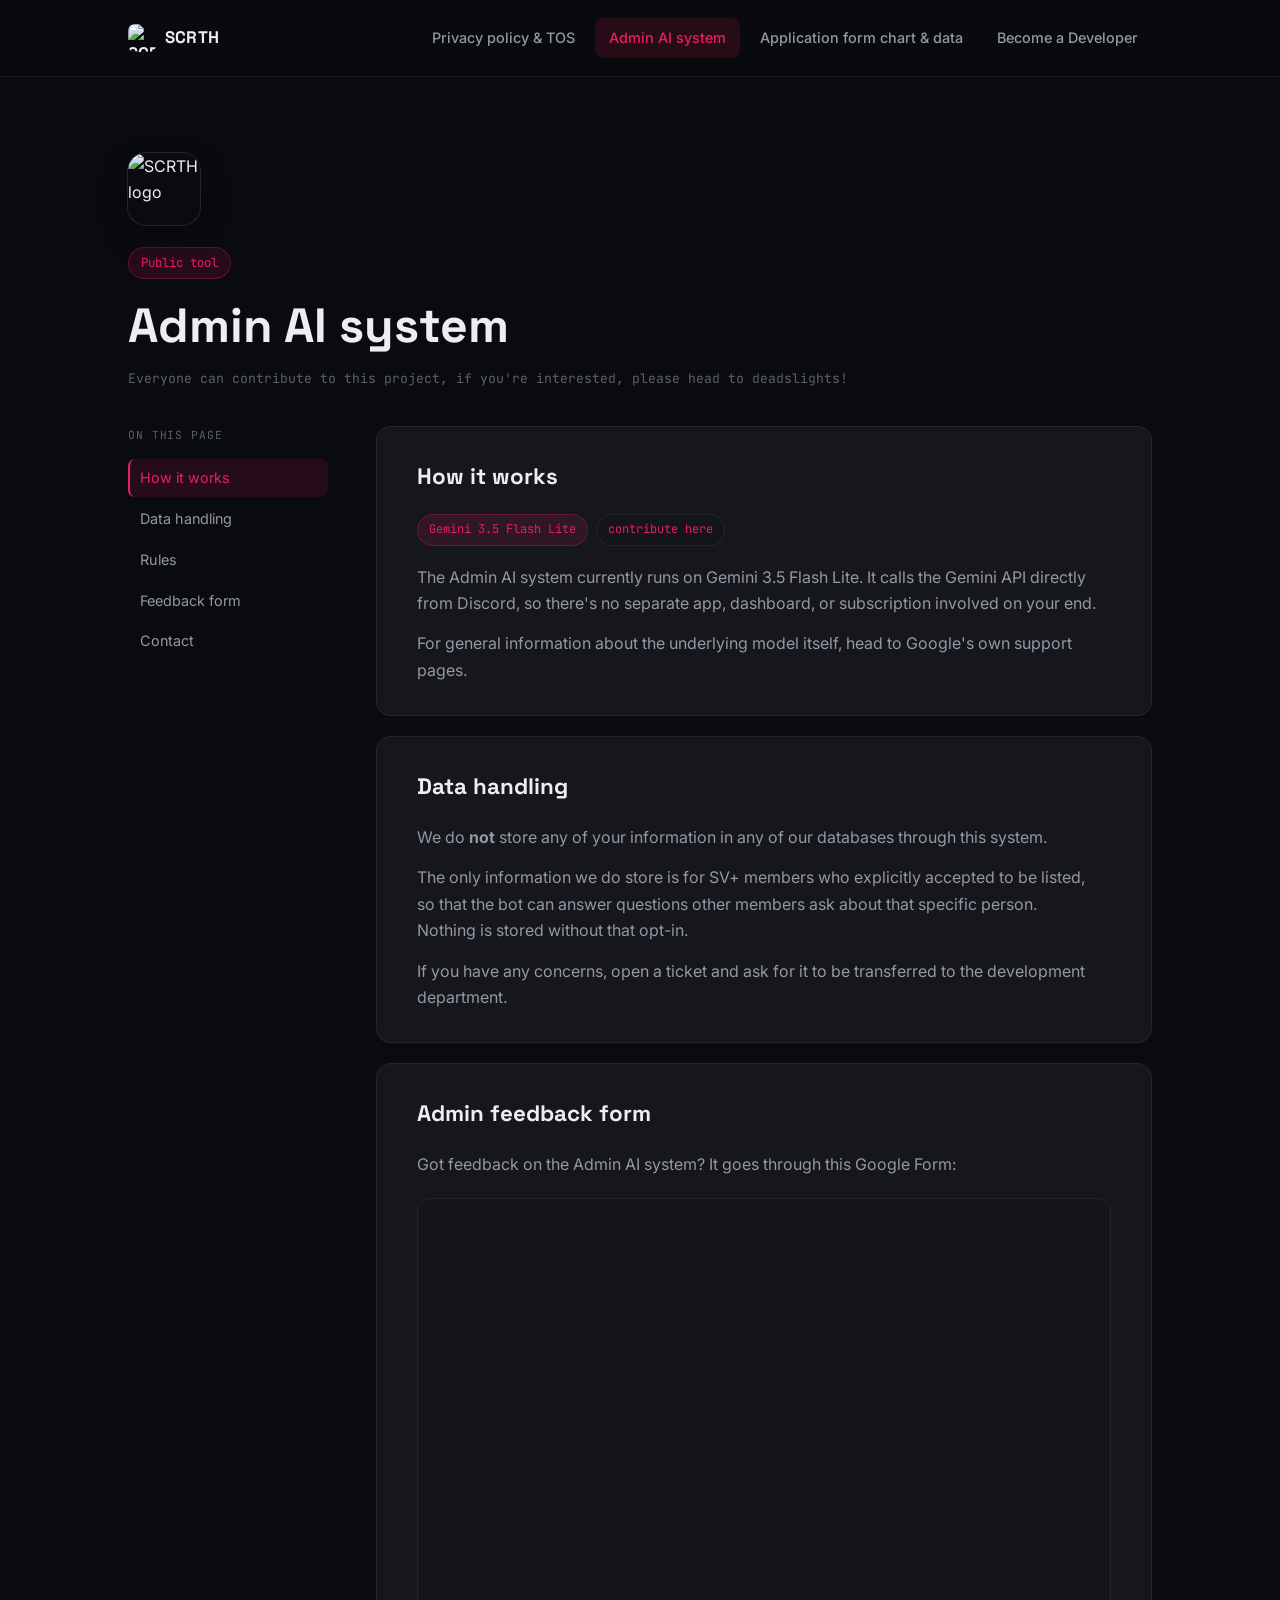
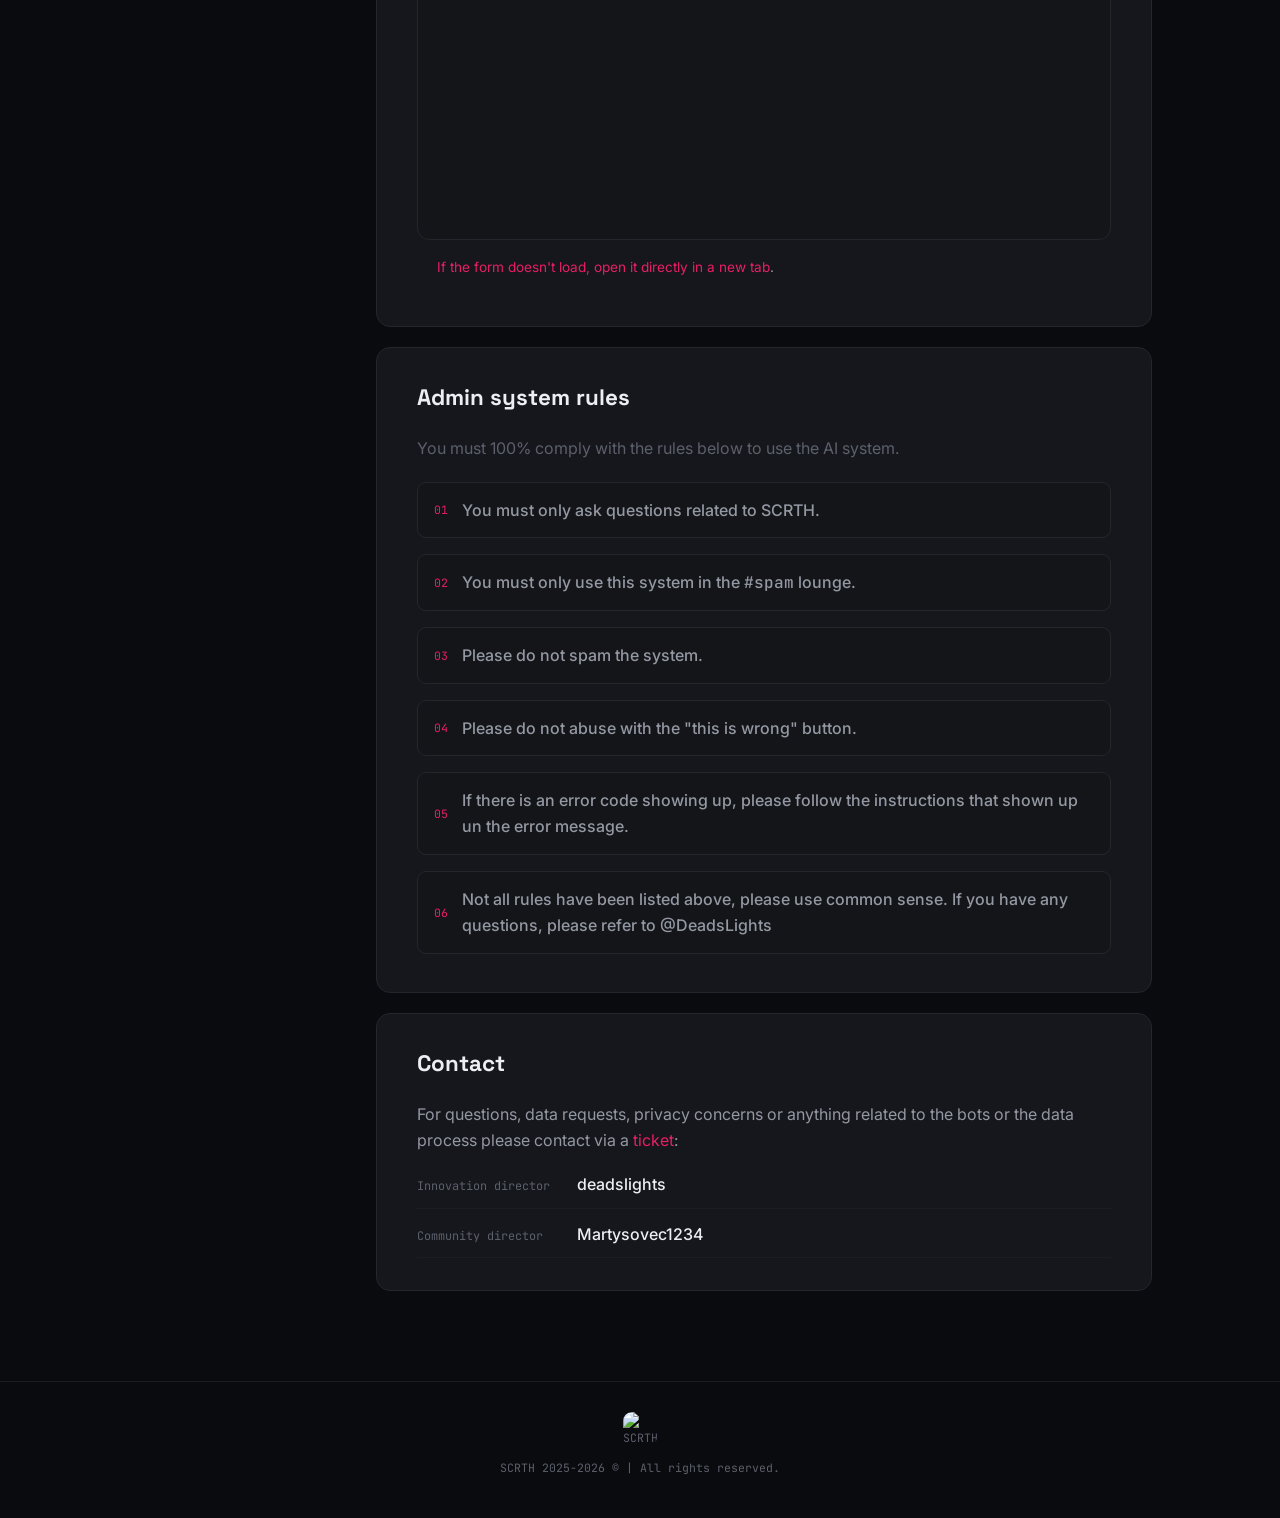
==== commit 90a0f769: "changed for dev" ====
--- a/admin-ai-system.html
+++ b/admin-ai-system.html
@@ -19,6 +19,7 @@
       <a href="index.html">Privacy policy &amp; TOS</a>
       <a href="admin-ai-system.html" class="active">Admin AI system</a>
       <a href="application-form-chart-data.html">Application form chart &amp; data</a>
+      <a href="become-a-dev.html">Become a Developer</a>
     </nav>
     <button class="nav-toggle" id="navToggle" aria-label="Ouvrir le menu" aria-expanded="false">
       <span></span><span></span><span></span>
@@ -28,6 +29,7 @@
     <a href="index.html">Privacy policy &amp; TOS</a>
     <a href="admin-ai-system.html" class="active">Admin AI system</a>
     <a href="application-form-chart-data.html">Application form chart &amp; data</a>
+    <a href="become-a-dev.html">Become a Developer</a>
   </nav>
 </header>
 
--- a/style.css
+++ b/style.css
@@ -237,6 +237,7 @@
 }
 
 .content{ display: flex; flex-direction: column; gap: 20px; }
+.content, .card{ min-width: 0; }
 
 .card{
   background: var(--bg-card);
@@ -372,7 +373,9 @@
 .chart-bars{ position: relative; z-index: 1; display: flex; align-items: flex-end; gap: 10px; min-height: 220px; }
 .chart-group{ flex: 1; min-width: 62px; text-align: center; color: var(--text-dim); }
 .chart-group strong{ display: block; margin-top: 12px; font-family: var(--font-mono); font-size: 0.68rem; line-height: 1.25; }
-.passrate{ display: block; margin-top: 5px; color: var(--text-faint); font-family: var(--font-mono); font-size: 0.6rem; line-height: 1.25; white-space: nowrap; }
+.passrate{ display: grid; gap: 2px; margin: 8px auto 0; padding: 6px 7px; width: max-content; min-width: 68px; border: 1px solid var(--border); border-radius: 7px; background: var(--bg-card); color: var(--text-faint); font-family: var(--font-mono); font-size: 0.55rem; line-height: 1.15; white-space: nowrap; }
+.passrate span{ text-transform: uppercase; letter-spacing: 0.04em; }
+.passrate strong{ color: var(--text); font-size: 0.8rem; font-weight: 600; }
 .bar-pair{ display: flex; align-items: flex-end; justify-content: center; gap: 4px; height: 180px; border-bottom: 1px solid var(--border); }
 .chart-bar{ position: relative; display: block; width: min(22px, 38%); min-height: 3px; border-radius: 5px 5px 0 0; background: var(--category); animation: bar-grow 750ms 180ms cubic-bezier(.22, 1, .36, 1) both; }
 .chart-bar.failed{ opacity: 0.46; }
@@ -385,7 +388,29 @@
 .category-qd{ --category: #df3449; }
 .category-tsg{ --category: #47b875; }
 
-.data-table-wrap{ overflow-x: auto; border: 1px solid var(--border); border-radius: 10px; }
+.card-heading{ display: flex; align-items: flex-start; justify-content: space-between; gap: 20px; }
+.card-heading h2{ margin-bottom: 4px; }
+.card-heading p{ margin: 0; color: var(--text-faint); font-size: 0.86rem; }
+.failure-chart{ display: flex; align-items: center; gap: clamp(28px, 8vw, 90px); margin-top: 26px; padding: 24px; border: 1px solid var(--border); border-radius: 12px; background: var(--bg-raised); }
+.pie{ --theory-color: #e91e63; --scenario-color: #f07828; --manager-color: #47b875; display: grid; place-items: center; flex: 0 0 auto; width: 196px; aspect-ratio: 1; border: 3px solid var(--bg-raised); border-radius: 50%; background: conic-gradient(var(--theory-color) 0 var(--theory-end), var(--scenario-color) var(--theory-end) var(--scenario-end), var(--manager-color) var(--scenario-end) 100%); animation: pie-in 750ms 120ms cubic-bezier(.22, 1, .36, 1) both; }
+.failure-legend{ display: grid; flex: 1; gap: 12px; margin: 0; padding: 0; list-style: none; }
+.failure-legend li{ display: grid; grid-template-columns: 12px 1fr auto; align-items: center; gap: 10px; padding-bottom: 10px; border-bottom: 1px solid var(--border); color: var(--text-dim); }
+.failure-legend li:last-child{ padding-bottom: 0; border-bottom: 0; }
+.failure-legend strong{ color: var(--text); font-family: var(--font-mono); font-size: 0.86rem; }
+.legend-swatch{ width: 10px; height: 10px; border-radius: 50%; }
+.legend-swatch.theory{ background: #e91e63; }
+.legend-swatch.scenario{ background: #f07828; }
+.legend-swatch.manager{ background: #47b875; }
+
+.theory-chart{ display: grid; gap: 16px; margin-top: 26px; padding: 22px 24px; border: 1px solid var(--border); border-radius: 12px; background: var(--bg-raised); }
+.theory-row{ display: grid; grid-template-columns: 112px minmax(120px, 1fr) 58px; align-items: center; gap: 16px; }
+.theory-label{ display: flex; align-items: baseline; justify-content: space-between; gap: 8px; color: var(--text-dim); font-family: var(--font-mono); font-size: 0.72rem; }
+.theory-label strong{ color: var(--text); font-size: 0.82rem; }
+.theory-track{ height: 13px; overflow: hidden; border-radius: 99px; background: var(--border); }
+.theory-bar{ display: block; width: 0; height: 100%; border-radius: inherit; background: var(--category); animation: theory-grow 800ms 180ms cubic-bezier(.22, 1, .36, 1) forwards; }
+.theory-percent{ color: var(--text); font-family: var(--font-mono); font-size: 0.76rem; font-weight: 500; text-align: right; }
+
+.data-table-wrap{ max-width: 100%; min-width: 0; overflow-x: auto; border: 1px solid var(--border); border-radius: 10px; }
 .data-table{ width: 100%; min-width: 680px; border-collapse: collapse; font-size: 0.84rem; }
 .data-table caption{ position: absolute; width: 1px; height: 1px; overflow: hidden; clip: rect(0 0 0 0); }
 .data-table th, .data-table td{ padding: 13px 14px; text-align: center; border-bottom: 1px solid var(--border); white-space: nowrap; }
@@ -444,6 +469,8 @@
 @keyframes card-in{ from{ opacity: 0; transform: translateY(16px); } to{ opacity: 1; transform: translateY(0); } }
 @keyframes logo-pop{ from{ opacity: 0; transform: scale(.82) rotate(-8deg); } to{ opacity: 1; transform: scale(1) rotate(0); } }
 @keyframes bar-grow{ from{ transform: scaleY(0); transform-origin: bottom; } to{ transform: scaleY(1); transform-origin: bottom; } }
+@keyframes pie-in{ from{ transform: scale(.7) rotate(-25deg); opacity: 0; } to{ transform: scale(1) rotate(0); opacity: 1; } }
+@keyframes theory-grow{ to{ width: var(--score-percent); } }
 
 @media (prefers-reduced-motion: reduce){
   *, *::before, *::after{ animation-duration: 0.01ms !important; animation-iteration-count: 1 !important; transition-duration: 0.01ms !important; }
@@ -455,6 +482,16 @@
   .chart-bars{ gap: 5px; overflow-x: auto; padding: 0 4px 4px; }
   .chart-group{ min-width: 48px; }
   .chart-group strong{ font-size: 0.6rem; }
-  .passrate{ font-size: 0.55rem; }
+  .passrate{ min-width: 58px; padding-inline: 4px; font-size: 0.48rem; }
+  .passrate strong{ font-size: 0.7rem; }
   .chart-bar{ width: 17px; }
-}
+  .card-heading{ display: block; }
+  .card-heading .badge{ display: inline-block; margin-top: 12px; }
+  .failure-chart{ flex-direction: column; gap: 24px; padding: 20px; }
+  .failure-legend{ width: 100%; }
+  .theory-chart{ padding: 18px 14px; }
+  .theory-row{ grid-template-columns: 82px minmax(70px, 1fr) 48px; gap: 9px; }
+  .theory-label{ display: grid; gap: 2px; font-size: 0.6rem; }
+  .theory-label strong{ font-size: 0.72rem; }
+  .theory-percent{ font-size: 0.65rem; }
+}
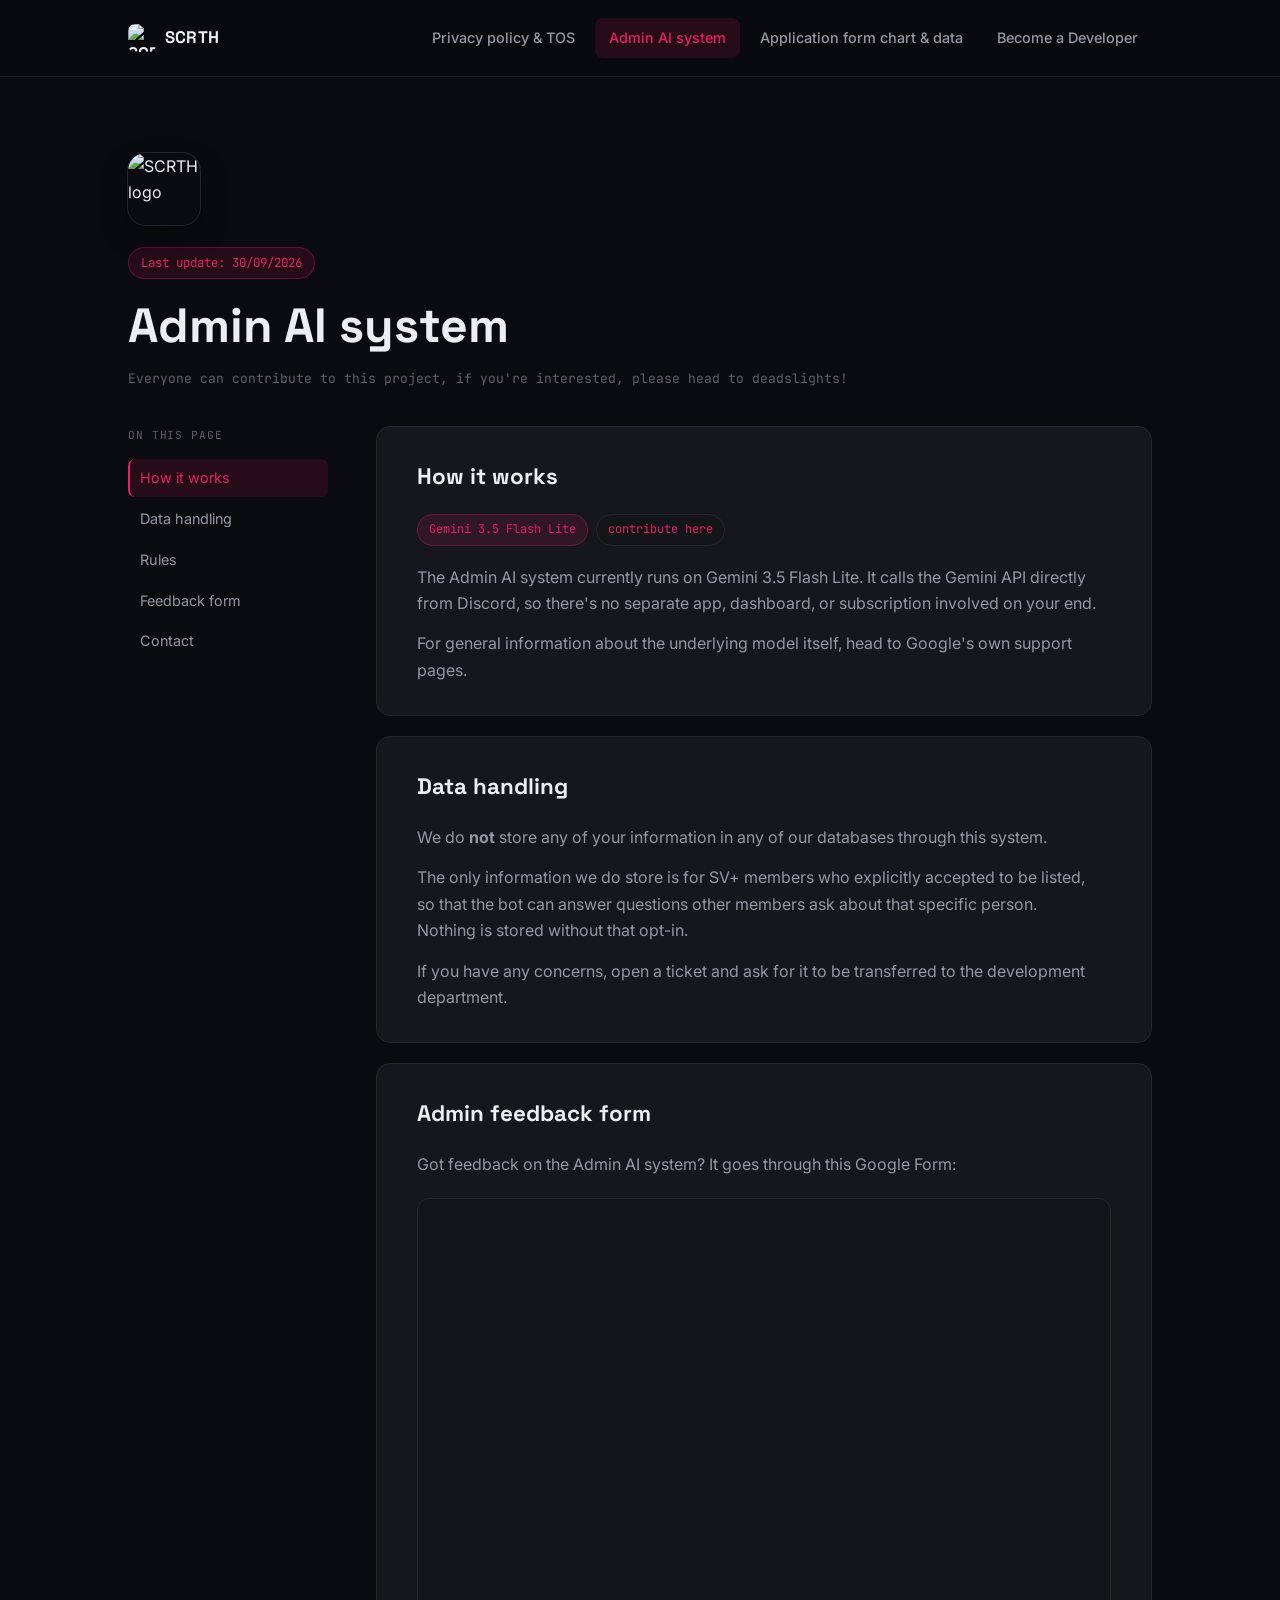
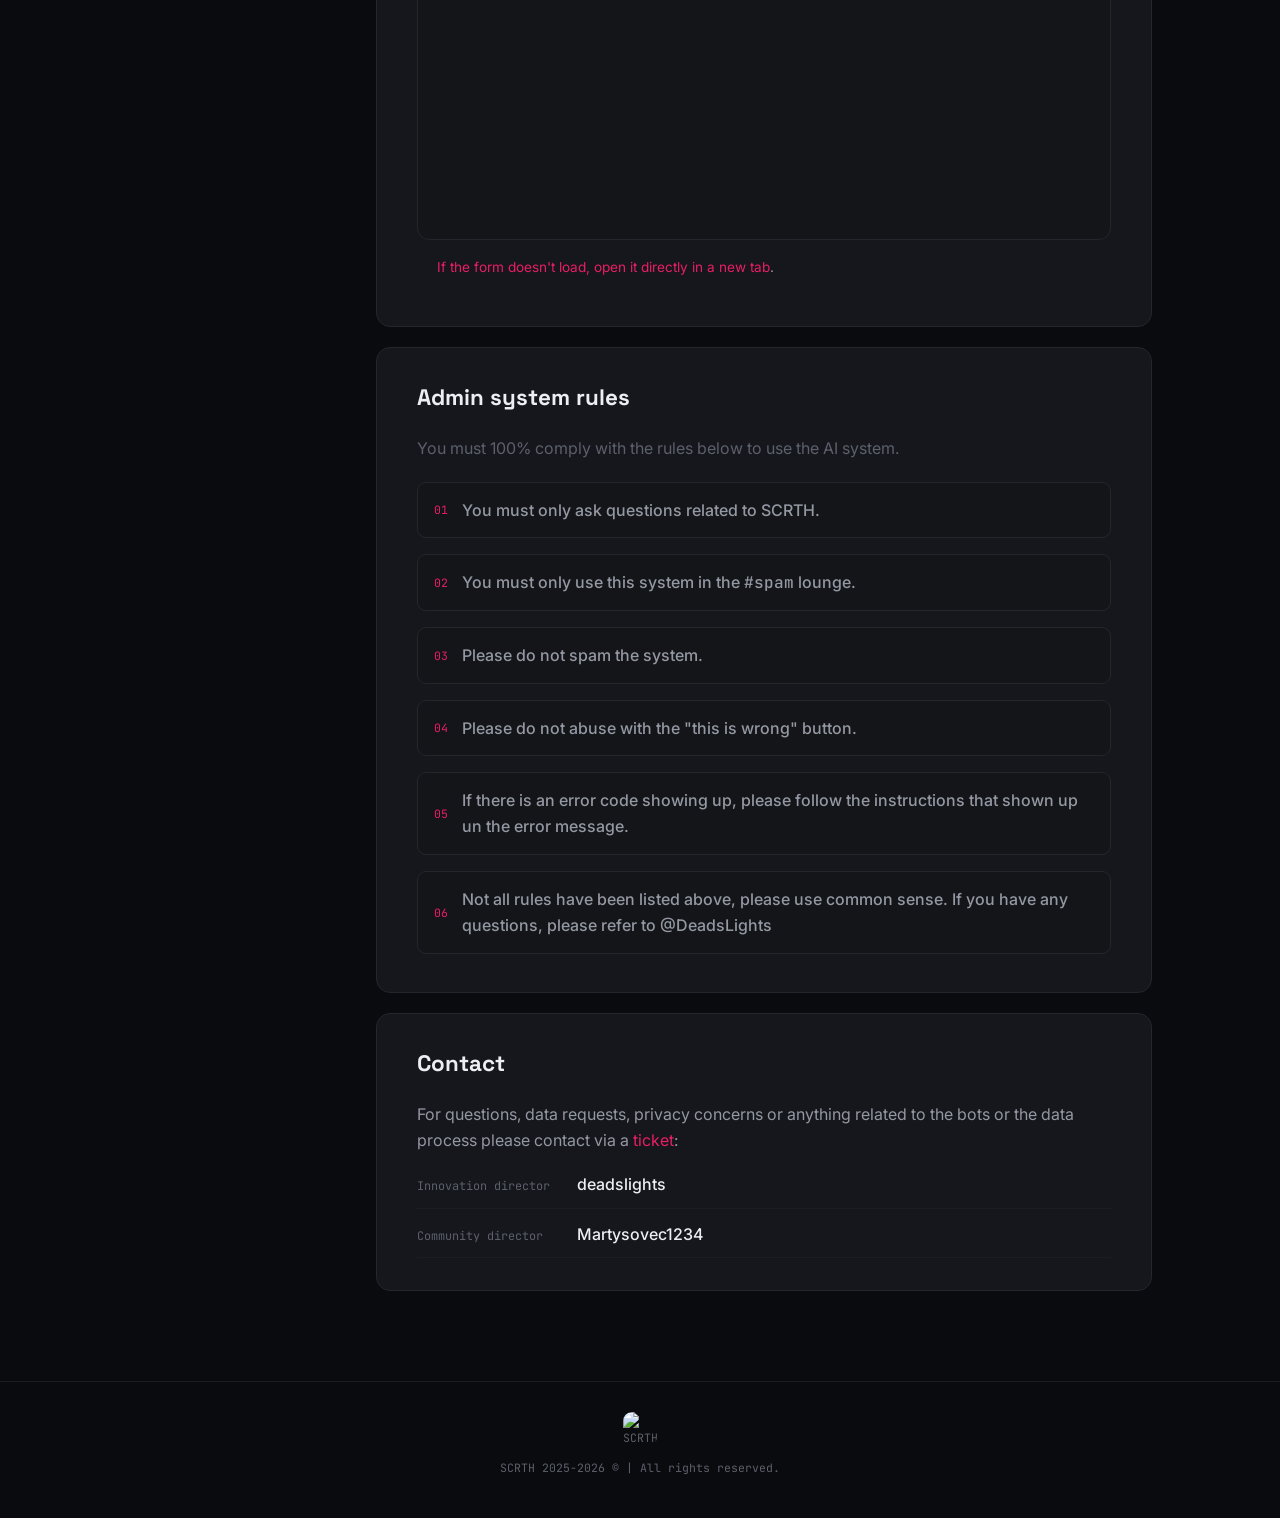
==== commit a55aaee6: "changed upd date" ====
--- a/admin-ai-system.html
+++ b/admin-ai-system.html
@@ -36,7 +36,7 @@
 <main>
   <section class="hero">
     <img class="hero-logo" src="https://images-ext-1.discordapp.net/external/XIGW6-AkXgL-zKJ_PazqP3YEymlPN2k58WCnh7IZr3c/https/message.style/cdn/images/fde4f74bac334b68717dabf56c3a1e40126b37e0a6cb617ad4eac33b327ba5ea.png?format=webp&amp;quality=lossless" alt="SCRTH logo">
-    <span class="eyebrow">Public tool</span>
+    <span class="eyebrow">Last update: 30/09/2026</span>
     <h1>Admin AI system</h1>
     <p class="updated">Everyone can contribute to this project, if you're interested, please head to deadslights!</p>
   </section>
--- a/style.css
+++ b/style.css
@@ -252,6 +252,47 @@
   transform: translateY(-2px);
   transition: border-color 220ms ease, box-shadow 220ms ease, transform 220ms ease;
 }
+
+.recruitment-card{
+  padding: clamp(28px, 5vw, 48px);
+  background: var(--bg-card);
+}
+.recruitment-status{
+  display: flex;
+  align-items: center;
+  gap: 9px;
+  width: fit-content;
+  margin-bottom: 18px;
+  color: #a6e8c0;
+  font-family: var(--font-mono);
+  font-size: 0.78rem;
+  text-transform: uppercase;
+}
+.recruitment-status span{
+  width: 9px;
+  height: 9px;
+  border-radius: 50%;
+  background: #47b875;
+  box-shadow: 0 0 12px rgba(71, 184, 117, 0.65);
+}
+.card.recruitment-card h2{
+  max-width: 22ch;
+  font-size: clamp(1.6rem, 3.5vw, 2.1rem);
+}
+.recruitment-card p{ margin-bottom: 24px; }
+.recruitment-cta{
+  display: inline-flex;
+  align-items: center;
+  gap: 10px;
+  padding: 11px 16px;
+  border: 1px solid var(--accent);
+  border-radius: 7px;
+  background: var(--accent);
+  color: #fff;
+  font-weight: 600;
+  transition: background 180ms ease, transform 180ms ease;
+}
+.recruitment-cta:hover{ background: var(--accent-dim); color: #fff; transform: translateY(-2px); }
 
 .card h2{
   font-family: var(--font-display);
